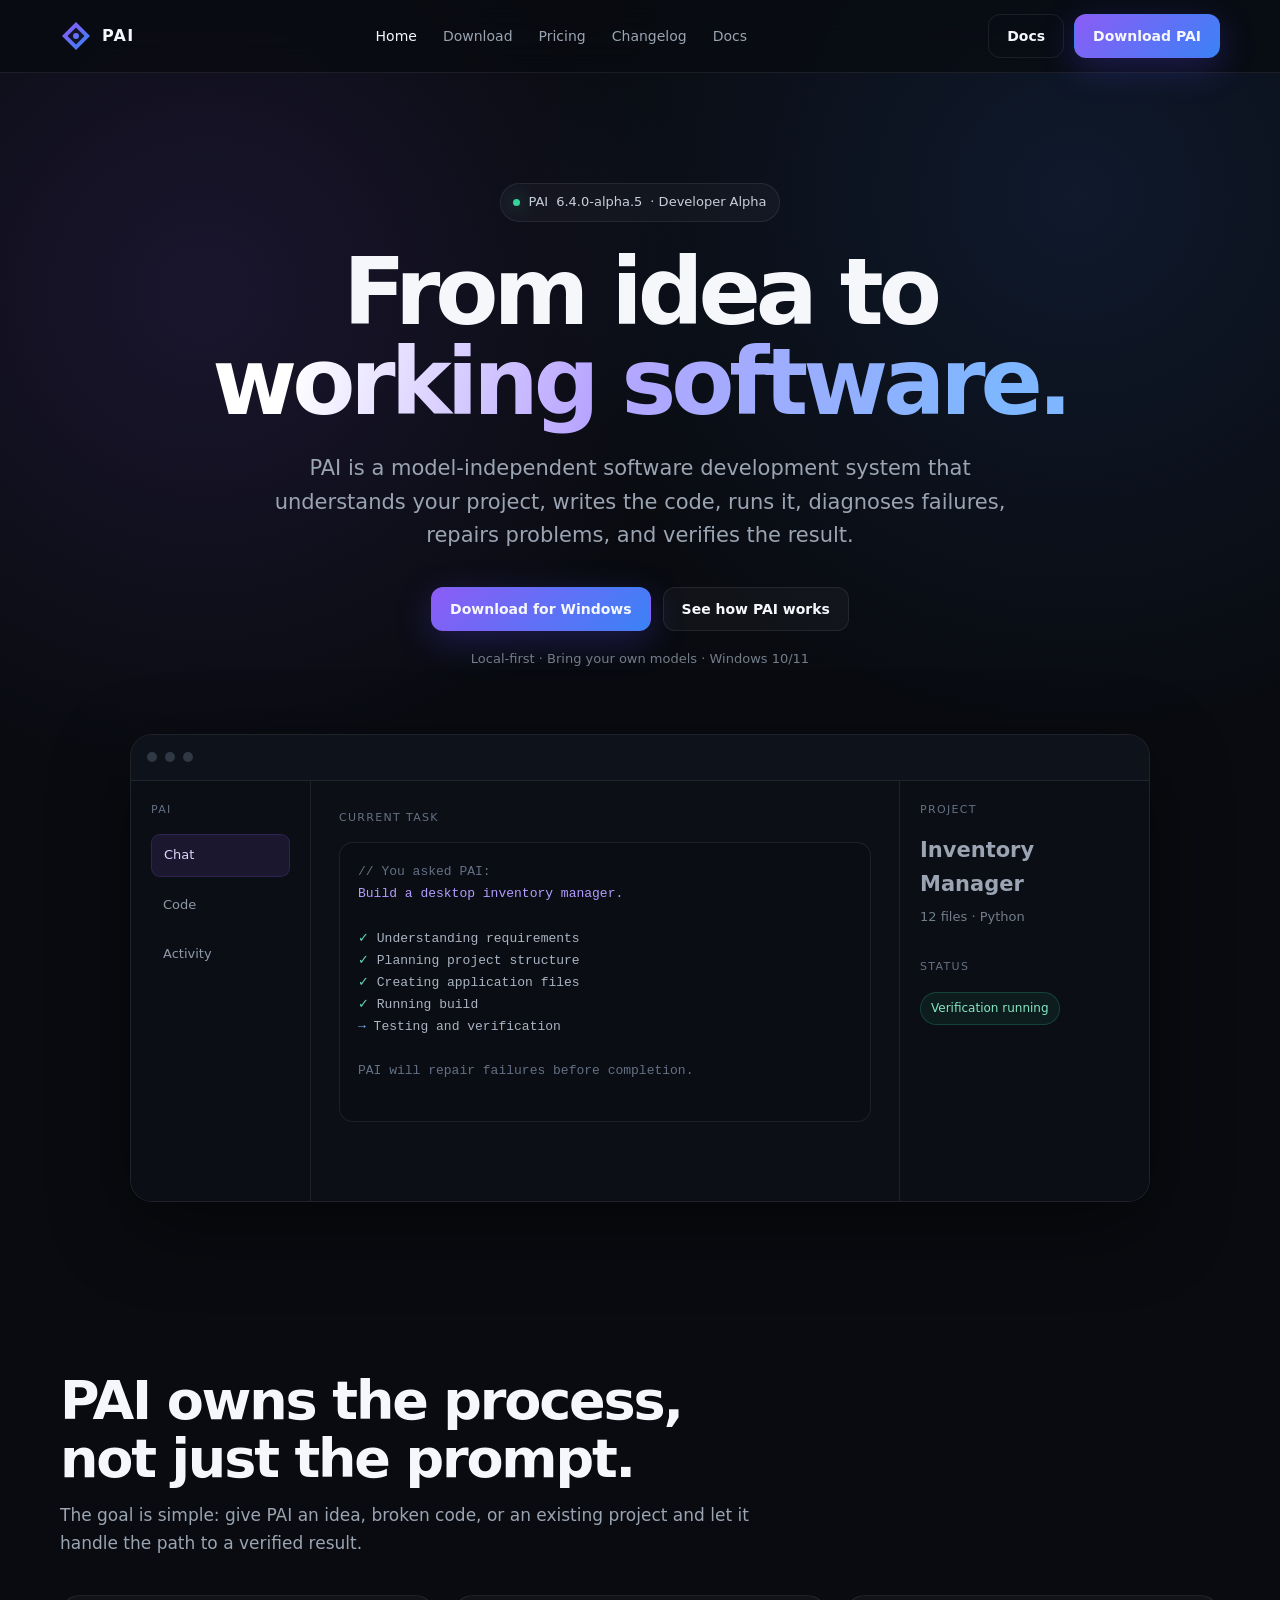
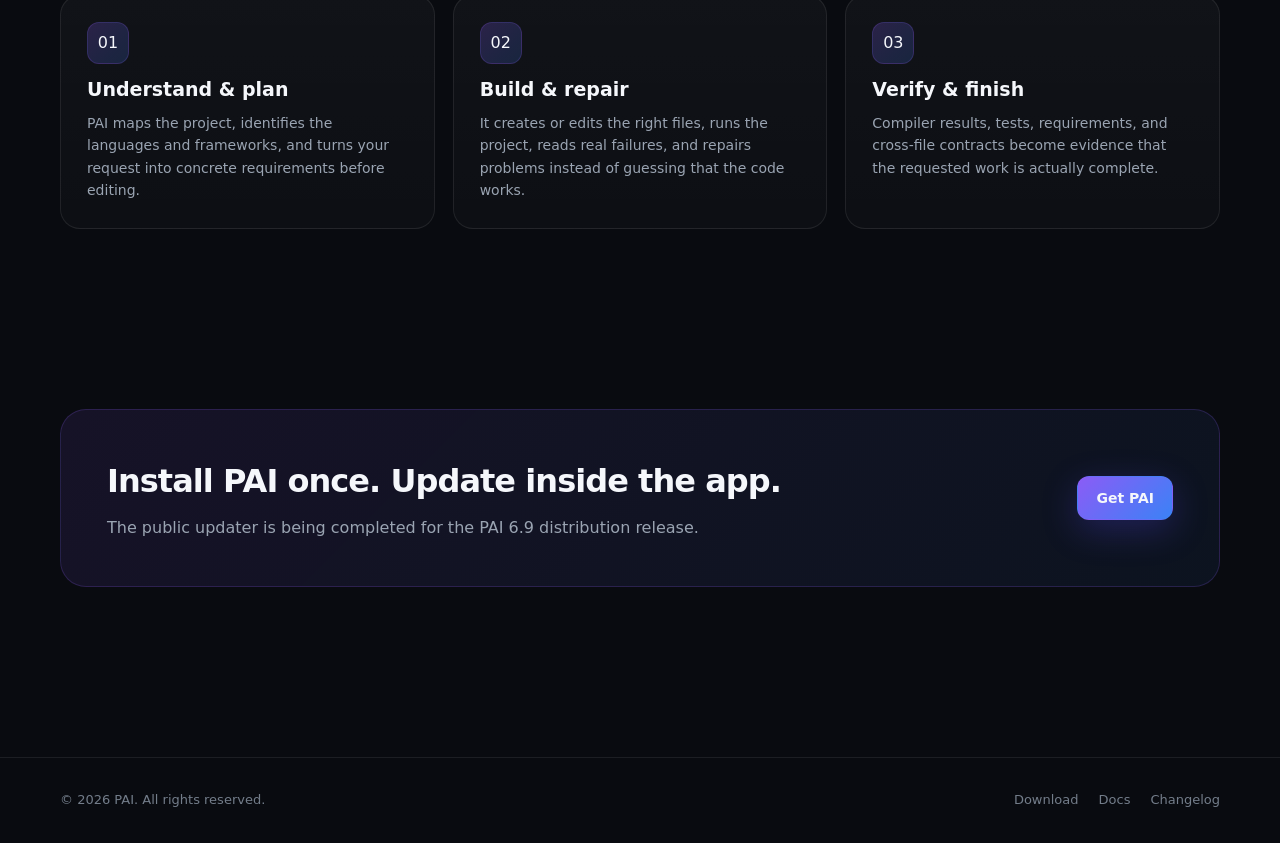
==== index.html @ 7e7980eb "PAI website A1" ====
<!doctype html><html lang="en"><head><meta charset="utf-8"><meta name="viewport" content="width=device-width,initial-scale=1"><meta name="theme-color" content="#090b10"><title>PAI — Build software from an idea</title><meta name="description" content="PAI is a local-first software development system that plans, builds, tests, repairs and verifies software."><link rel="icon" href="assets/img/pai-mark.svg"><link rel="stylesheet" href="assets/css/styles.css"></head><body>
<div class="nav-wrap"><div class="container nav"><a class="brand" href="index.html"><img src="assets/img/pai-mark.svg" alt=""><span>PAI</span></a><nav class="nav-links"><a class="active" href="index.html">Home</a><a href="download.html">Download</a><a href="pricing.html">Pricing</a><a href="changelog.html">Changelog</a><a href="docs.html">Docs</a></nav><div class="nav-actions"><a class="btn ghost" href="docs.html">Docs</a><a class="btn primary" href="download.html">Download PAI</a></div></div></div>
<main><section class="hero"><div class="container"><span class="eyebrow"><span class="dot"></span> PAI <span data-version></span> · Developer Alpha</span><h1>From idea to<br><span class="gradient">working software.</span></h1><p>PAI is a model-independent software development system that understands your project, writes the code, runs it, diagnoses failures, repairs problems, and verifies the result.</p><div class="hero-actions"><a class="btn primary" href="download.html">Download for Windows</a><a class="btn" href="docs.html">See how PAI works</a></div><div class="hero-meta">Local-first · Bring your own models · Windows 10/11</div>
<div class="mockup"><div class="mockup-top"><span class="window-dot"></span><span class="window-dot"></span><span class="window-dot"></span></div><div class="mockup-body"><aside class="mock-sidebar"><div class="mock-label">PAI</div><div class="mock-nav"><span class="active">Chat</span><span>Code</span><span>Activity</span></div></aside><div class="mock-main"><div class="mock-label">Current task</div><div class="code-card"><span class="dim">// You asked PAI:</span><br><span class="p">Build a desktop inventory manager.</span><br><br><span class="g">✓</span> Understanding requirements<br><span class="g">✓</span> Planning project structure<br><span class="g">✓</span> Creating application files<br><span class="g">✓</span> Running build<br><span class="b">→</span> Testing and verification<br><br><span class="dim">PAI will repair failures before completion.</span></div></div><aside class="mock-right"><div class="mock-label">Project</div><p style="margin:0 0 6px;font-weight:700">Inventory Manager</p><p style="color:#727d8c;font-size:13px;margin-top:0">12 files · Python</p><div class="mock-label" style="margin-top:30px">Status</div><span class="badge">Verification running</span></aside></div></div>
</div></section>
<section class="section"><div class="container"><div class="section-head"><h2>PAI owns the process, not just the prompt.</h2><p>The goal is simple: give PAI an idea, broken code, or an existing project and let it handle the path to a verified result.</p></div><div class="grid-3"><div class="card"><div class="icon">01</div><h3>Understand & plan</h3><p>PAI maps the project, identifies the languages and frameworks, and turns your request into concrete requirements before editing.</p></div><div class="card"><div class="icon">02</div><h3>Build & repair</h3><p>It creates or edits the right files, runs the project, reads real failures, and repairs problems instead of guessing that the code works.</p></div><div class="card"><div class="icon">03</div><h3>Verify & finish</h3><p>Compiler results, tests, requirements, and cross-file contracts become evidence that the requested work is actually complete.</p></div></div></div></section>
<section class="section"><div class="container"><div class="cta"><div><h2>Install PAI once. Update inside the app.</h2><p>The public updater is being completed for the PAI 6.9 distribution release.</p></div><a class="btn primary" href="download.html">Get PAI</a></div></div></section></main>
<footer><div class="container footer"><span>© <span data-year></span> PAI. All rights reserved.</span><div class="footer-links"><a href="download.html">Download</a><a href="docs.html">Docs</a><a href="changelog.html">Changelog</a></div></div></footer><script src="assets/js/site.js"></script></body></html>
---- assets/css/styles.css ----
:root {
  --bg: #090b10;
  --bg-2: #0e1118;
  --panel: rgba(18, 22, 32, .82);
  --panel-solid: #121620;
  --text: #f5f7fb;
  --muted: #9aa4b2;
  --line: rgba(255,255,255,.08);
  --purple: #8b5cf6;
  --blue: #3b82f6;
  --green: #34d399;
  --shadow: 0 24px 80px rgba(0,0,0,.45);
  --radius: 20px;
}
* { box-sizing: border-box; }
html { scroll-behavior: smooth; }
body {
  margin: 0;
  font-family: Inter, ui-sans-serif, system-ui, -apple-system, BlinkMacSystemFont, "Segoe UI", sans-serif;
  color: var(--text);
  background:
    radial-gradient(circle at 16% 12%, rgba(139,92,246,.13), transparent 31rem),
    radial-gradient(circle at 84% 8%, rgba(59,130,246,.12), transparent 34rem),
    var(--bg);
  line-height: 1.6;
  min-height: 100vh;
}
a { color: inherit; text-decoration: none; }
.container { width: min(1160px, calc(100% - 40px)); margin: 0 auto; }
.nav-wrap {
  position: sticky; top: 0; z-index: 50;
  backdrop-filter: blur(16px);
  background: rgba(9,11,16,.76);
  border-bottom: 1px solid var(--line);
}
.nav { height: 72px; display: flex; align-items: center; justify-content: space-between; gap: 24px; }
.brand { display: inline-flex; align-items: center; gap: 10px; font-weight: 800; letter-spacing: .08em; }
.brand img { width: 32px; height: 32px; }
.nav-links { display: flex; align-items: center; gap: 26px; color: var(--muted); font-size: 14px; }
.nav-links a:hover, .nav-links a.active { color: var(--text); }
.nav-actions { display:flex; gap: 10px; align-items:center; }
.btn {
  display: inline-flex; align-items: center; justify-content: center; gap: 9px;
  min-height: 44px; padding: 0 18px; border-radius: 12px; border: 1px solid var(--line);
  background: rgba(255,255,255,.035); color: var(--text); font-weight: 700; font-size: 14px;
  transition: .2s ease; cursor: pointer;
}
.btn:hover { transform: translateY(-1px); border-color: rgba(139,92,246,.45); }
.btn.primary { background: linear-gradient(135deg, var(--purple), var(--blue)); border-color: transparent; box-shadow: 0 10px 35px rgba(93,76,255,.25); }
.btn.ghost { background: transparent; }
.hero { padding: 110px 0 80px; text-align:center; }
.eyebrow { display:inline-flex; gap:8px; align-items:center; padding:8px 12px; border:1px solid var(--line); background:rgba(255,255,255,.03); border-radius:999px; color:#c7cfda; font-size:13px; }
.dot { width:7px; height:7px; border-radius:50%; background:var(--green); box-shadow:0 0 20px rgba(52,211,153,.8); }
h1 { font-size: clamp(48px, 8vw, 92px); line-height:.98; letter-spacing:-.055em; margin:26px 0 24px; }
.gradient { background: linear-gradient(105deg, #fff 10%, #b8a5ff 45%, #7eb6ff 90%); -webkit-background-clip:text; background-clip:text; color:transparent; }
.hero p { width:min(760px,100%); margin:0 auto; color:var(--muted); font-size:clamp(17px,2vw,21px); }
.hero-actions { display:flex; justify-content:center; gap:12px; margin-top:34px; flex-wrap:wrap; }
.hero-meta { margin-top:18px; color:#737d8a; font-size:13px; }
.mockup { margin:64px auto 0; width:min(1020px,100%); border:1px solid var(--line); border-radius:22px; background:#0c0f16; box-shadow:var(--shadow); overflow:hidden; text-align:left; }
.mockup-top { height:46px; display:flex; align-items:center; gap:8px; padding:0 16px; border-bottom:1px solid var(--line); background:#0e121a; }
.window-dot { width:10px; height:10px; border-radius:50%; background:#303745; }
.mockup-body { display:grid; grid-template-columns: 180px 1fr 250px; min-height:420px; }
.mock-sidebar, .mock-right { padding:20px; background:#0b0e14; }
.mock-sidebar { border-right:1px solid var(--line); }
.mock-right { border-left:1px solid var(--line); }
.mock-main { padding:28px; }
.mock-label { color:#657083; font-size:11px; letter-spacing:.12em; text-transform:uppercase; margin-bottom:16px; }
.mock-nav { display:grid; gap:8px; }
.mock-nav span { padding:10px 12px; border-radius:9px; color:#8e98a8; font-size:13px; }
.mock-nav span.active { background:rgba(139,92,246,.12); color:#ddd5ff; border:1px solid rgba(139,92,246,.18); }
.code-card { padding:18px; background:#0a0d13; border:1px solid var(--line); border-radius:14px; font: 13px/1.7 ui-monospace,SFMono-Regular,Consolas,monospace; color:#aab4c3; min-height:280px; }
.code-card .p { color:#b39cff; } .code-card .b{color:#7bb5ff;} .code-card .g{color:#62d6ae;} .code-card .dim{color:#647084;}
.section { padding:90px 0; }
.section-head { max-width:720px; margin-bottom:38px; }
.section-head h2 { font-size:clamp(32px,5vw,54px); line-height:1.08; letter-spacing:-.04em; margin:0 0 14px; }
.section-head p { margin:0; color:var(--muted); font-size:17px; }
.grid-3 { display:grid; grid-template-columns:repeat(3,1fr); gap:18px; }
.card { padding:26px; border:1px solid var(--line); background:linear-gradient(180deg,rgba(255,255,255,.035),rgba(255,255,255,.018)); border-radius:var(--radius); }
.card h3 { margin:10px 0 8px; font-size:19px; }
.card p { color:var(--muted); margin:0; font-size:14px; }
.icon { width:42px; height:42px; border-radius:12px; background:linear-gradient(135deg,rgba(139,92,246,.22),rgba(59,130,246,.18)); display:grid; place-items:center; border:1px solid rgba(139,92,246,.2); }
.cta { padding:46px; border:1px solid rgba(139,92,246,.2); border-radius:26px; background:linear-gradient(135deg,rgba(139,92,246,.10),rgba(59,130,246,.07)); display:flex; justify-content:space-between; align-items:center; gap:26px; }
.cta h2 { margin:0 0 8px; font-size:32px; letter-spacing:-.03em; }
.cta p { margin:0; color:var(--muted); }
.page-hero { padding:80px 0 42px; }
.page-hero h1 { font-size:clamp(42px,7vw,72px); margin:0 0 18px; }
.page-hero p { color:var(--muted); max-width:700px; font-size:18px; }
.download-panel { display:grid; grid-template-columns:1.25fr .75fr; gap:18px; }
.release-box { padding:30px; border:1px solid var(--line); border-radius:22px; background:var(--panel); }
.release-row { display:flex; justify-content:space-between; gap:16px; padding:14px 0; border-bottom:1px solid var(--line); color:var(--muted); }
.release-row:last-child{border-bottom:0}.release-row strong{color:var(--text)}
.badge { display:inline-flex; padding:6px 10px; border-radius:999px; font-size:12px; border:1px solid rgba(52,211,153,.22); color:#85e7c3; background:rgba(52,211,153,.07); }
.pricing { display:grid; grid-template-columns:repeat(2, minmax(0, 430px)); justify-content:center; gap:20px; }
.price-card { padding:30px; border:1px solid var(--line); border-radius:22px; background:var(--panel); }
.price-card.featured { border-color:rgba(139,92,246,.45); box-shadow:0 0 60px rgba(139,92,246,.09); }
.price { font-size:48px; font-weight:850; letter-spacing:-.04em; margin:20px 0; }.price small{font-size:14px;color:var(--muted);font-weight:500;letter-spacing:0}
.checks { display:grid; gap:10px; margin:24px 0; color:#c5ccd7; font-size:14px; }.checks span::before{content:'✓';color:var(--green);margin-right:9px}
.changelog { display:grid; gap:16px; }.release { padding:26px; border:1px solid var(--line); border-radius:18px; background:rgba(255,255,255,.02); }.release h3{margin:6px 0 8px}.release time{font-size:12px;color:#717b89}.release ul{color:var(--muted);margin-bottom:0}
.docs-layout { display:grid; grid-template-columns:240px 1fr; gap:28px; }.docs-nav{position:sticky;top:95px;height:max-content;border:1px solid var(--line);border-radius:16px;padding:16px;background:rgba(255,255,255,.02)}.docs-nav a{display:block;padding:8px 10px;border-radius:8px;color:var(--muted);font-size:14px}.docs-nav a:hover{color:var(--text);background:rgba(255,255,255,.035)}.docs article{padding:0 0 24px}.docs h2{margin-top:0}.docs p,.docs li{color:var(--muted)}
code.inline { background:#111722; border:1px solid var(--line); border-radius:7px; padding:2px 6px; color:#d9e2ef; }
footer { border-top:1px solid var(--line); margin-top:80px; }.footer{display:flex;justify-content:space-between;gap:24px;padding:32px 0;color:#737d8a;font-size:13px}.footer-links{display:flex;gap:20px}
.mobile-menu { display:none; }
@media (max-width: 860px) {
  .nav-links { display:none; }
  .mockup-body { grid-template-columns:120px 1fr; }.mock-right{display:none}.grid-3{grid-template-columns:1fr}.download-panel{grid-template-columns:1fr}.pricing{grid-template-columns:1fr}.cta{align-items:flex-start;flex-direction:column}.docs-layout{grid-template-columns:1fr}.docs-nav{position:static}.footer{flex-direction:column}.hero{padding-top:78px}
}
@media (max-width: 560px) {
  .container{width:min(100% - 24px,1160px)}.nav{height:64px}.nav-actions .ghost{display:none}.mockup-body{grid-template-columns:1fr}.mock-sidebar{display:none}.cta{padding:30px}.hero-actions .btn{width:100%}.page-hero{padding-top:56px}
}
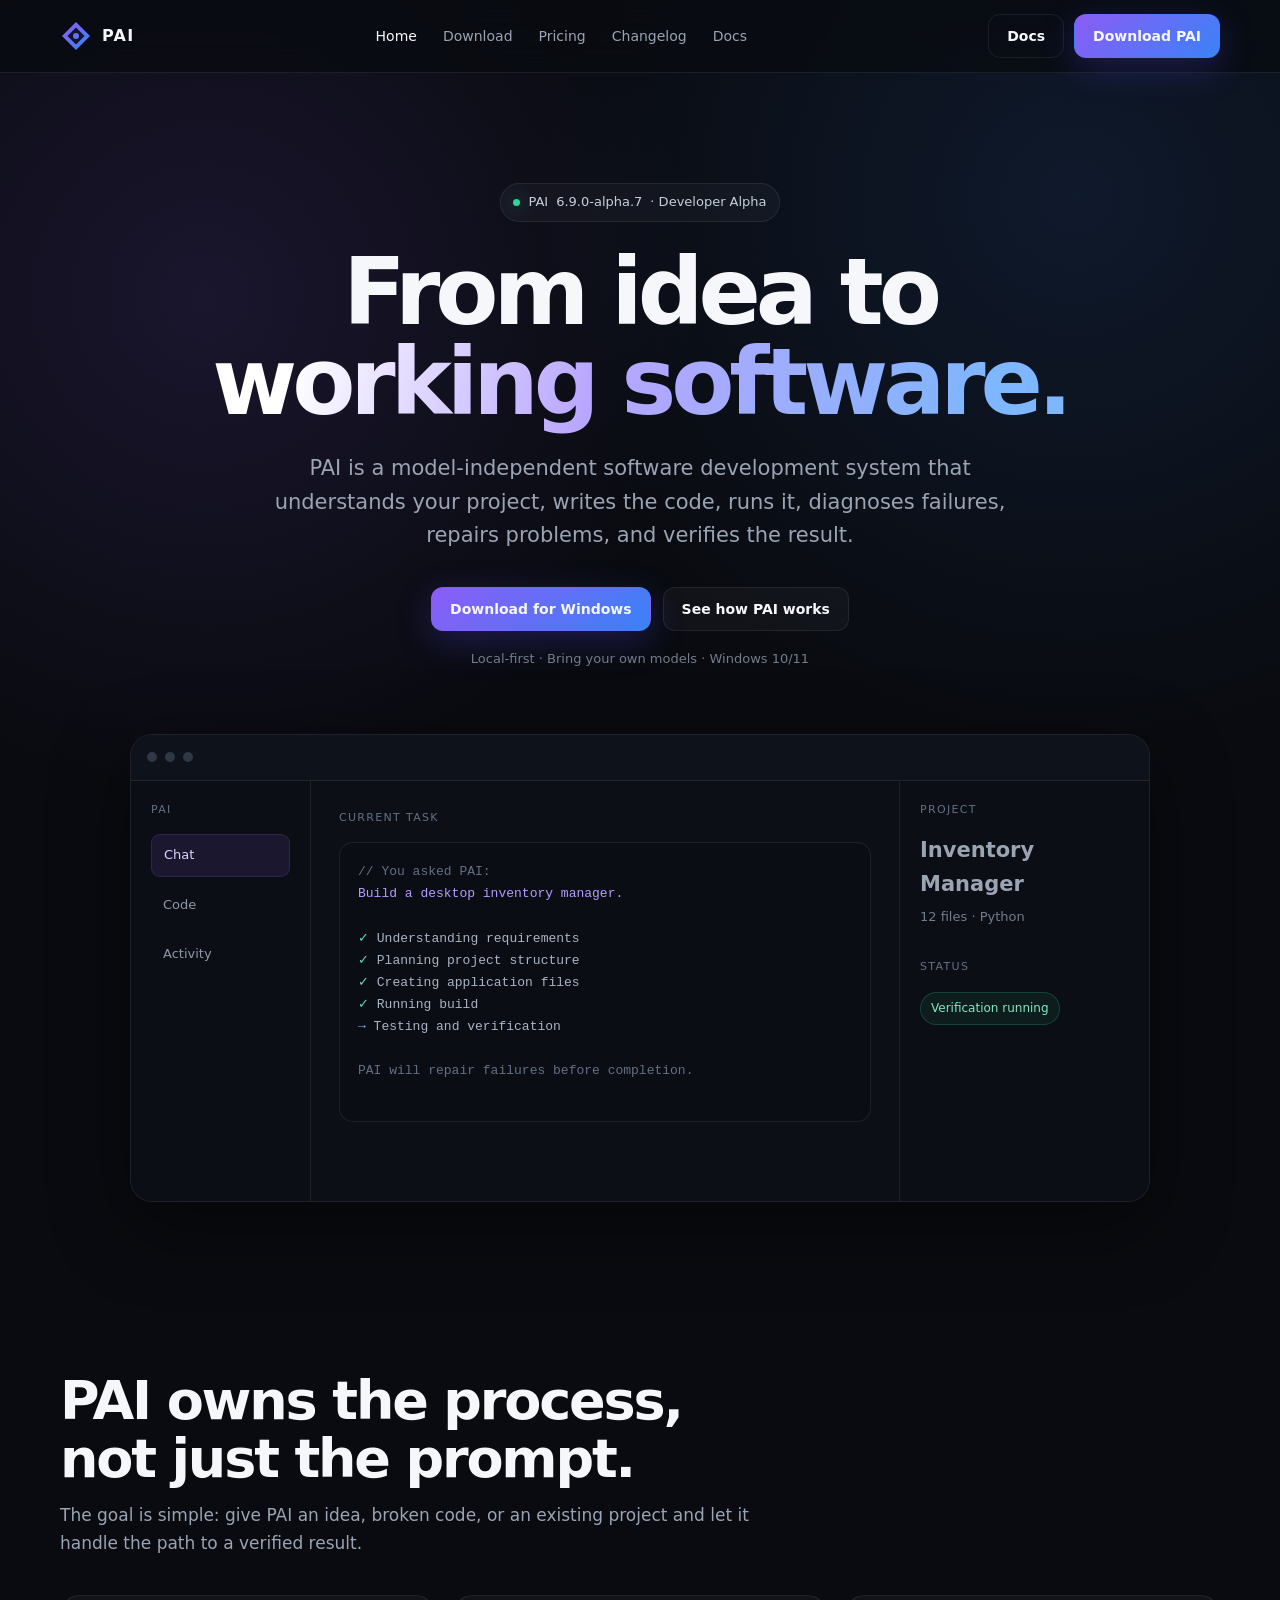
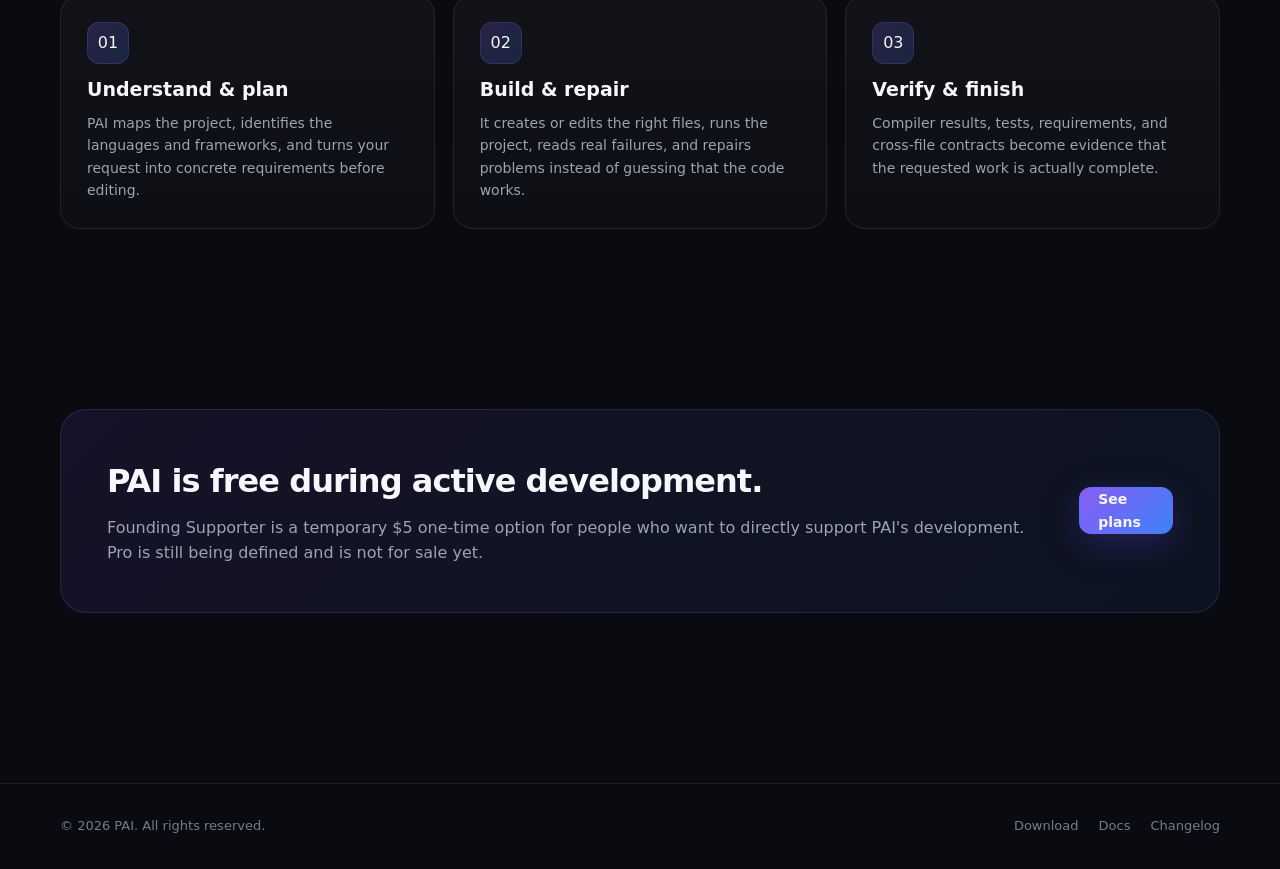
==== commit e7516e9d: "Add founding supporter messaging to home page" ====
--- a/index.html
+++ b/index.html
@@ -4,5 +4,5 @@
 <div class="mockup"><div class="mockup-top"><span class="window-dot"></span><span class="window-dot"></span><span class="window-dot"></span></div><div class="mockup-body"><aside class="mock-sidebar"><div class="mock-label">PAI</div><div class="mock-nav"><span class="active">Chat</span><span>Code</span><span>Activity</span></div></aside><div class="mock-main"><div class="mock-label">Current task</div><div class="code-card"><span class="dim">// You asked PAI:</span><br><span class="p">Build a desktop inventory manager.</span><br><br><span class="g">✓</span> Understanding requirements<br><span class="g">✓</span> Planning project structure<br><span class="g">✓</span> Creating application files<br><span class="g">✓</span> Running build<br><span class="b">→</span> Testing and verification<br><br><span class="dim">PAI will repair failures before completion.</span></div></div><aside class="mock-right"><div class="mock-label">Project</div><p style="margin:0 0 6px;font-weight:700">Inventory Manager</p><p style="color:#727d8c;font-size:13px;margin-top:0">12 files · Python</p><div class="mock-label" style="margin-top:30px">Status</div><span class="badge">Verification running</span></aside></div></div>
 </div></section>
 <section class="section"><div class="container"><div class="section-head"><h2>PAI owns the process, not just the prompt.</h2><p>The goal is simple: give PAI an idea, broken code, or an existing project and let it handle the path to a verified result.</p></div><div class="grid-3"><div class="card"><div class="icon">01</div><h3>Understand & plan</h3><p>PAI maps the project, identifies the languages and frameworks, and turns your request into concrete requirements before editing.</p></div><div class="card"><div class="icon">02</div><h3>Build & repair</h3><p>It creates or edits the right files, runs the project, reads real failures, and repairs problems instead of guessing that the code works.</p></div><div class="card"><div class="icon">03</div><h3>Verify & finish</h3><p>Compiler results, tests, requirements, and cross-file contracts become evidence that the requested work is actually complete.</p></div></div></div></section>
-<section class="section"><div class="container"><div class="cta"><div><h2>Install PAI once. Update inside the app.</h2><p>The public updater is being completed for the PAI 6.9 distribution release.</p></div><a class="btn primary" href="download.html">Get PAI</a></div></div></section></main>
+<section class="section"><div class="container"><div class="cta"><div><h2>PAI is free during active development.</h2><p>Founding Supporter is a temporary $5 one-time option for people who want to directly support PAI's development. Pro is still being defined and is not for sale yet.</p></div><a class="btn primary" href="pricing.html">See plans</a></div></div></section></main>
 <footer><div class="container footer"><span>© <span data-year></span> PAI. All rights reserved.</span><div class="footer-links"><a href="download.html">Download</a><a href="docs.html">Docs</a><a href="changelog.html">Changelog</a></div></div></footer><script src="assets/js/site.js"></script></body></html>
--- a/assets/css/styles.css
+++ b/assets/css/styles.css
@@ -107,3 +107,11 @@
 @media (max-width: 560px) {
   .container{width:min(100% - 24px,1160px)}.nav{height:64px}.nav-actions .ghost{display:none}.mockup-body{grid-template-columns:1fr}.mock-sidebar{display:none}.cta{padding:30px}.hero-actions .btn{width:100%}.page-hero{padding-top:56px}
 }
+
+.btn.disabled,[aria-disabled="true"]{opacity:.48;pointer-events:none;cursor:not-allowed;transform:none!important}.release-status{margin:18px 0 0;color:#8f9aaa;font-size:13px}.release-status[data-state="ready"]{color:#85e7c3}.release-status[data-state="warning"]{color:#f2c66d}.release-status[data-state="error"]{color:#f08b8b}
+
+.pricing.pricing-3{grid-template-columns:repeat(3,minmax(0,1fr));max-width:1160px;margin:0 auto}
+.support-note{max-width:860px;margin:0 auto 34px;padding:28px;border:1px solid rgba(139,92,246,.24);border-radius:22px;background:linear-gradient(135deg,rgba(139,92,246,.08),rgba(59,130,246,.05));text-align:center}
+.support-note h2{margin:14px 0 8px;font-size:30px;letter-spacing:-.03em}
+.support-note p{margin:0;color:var(--muted)}
+@media (max-width: 980px){.pricing.pricing-3{grid-template-columns:1fr}}
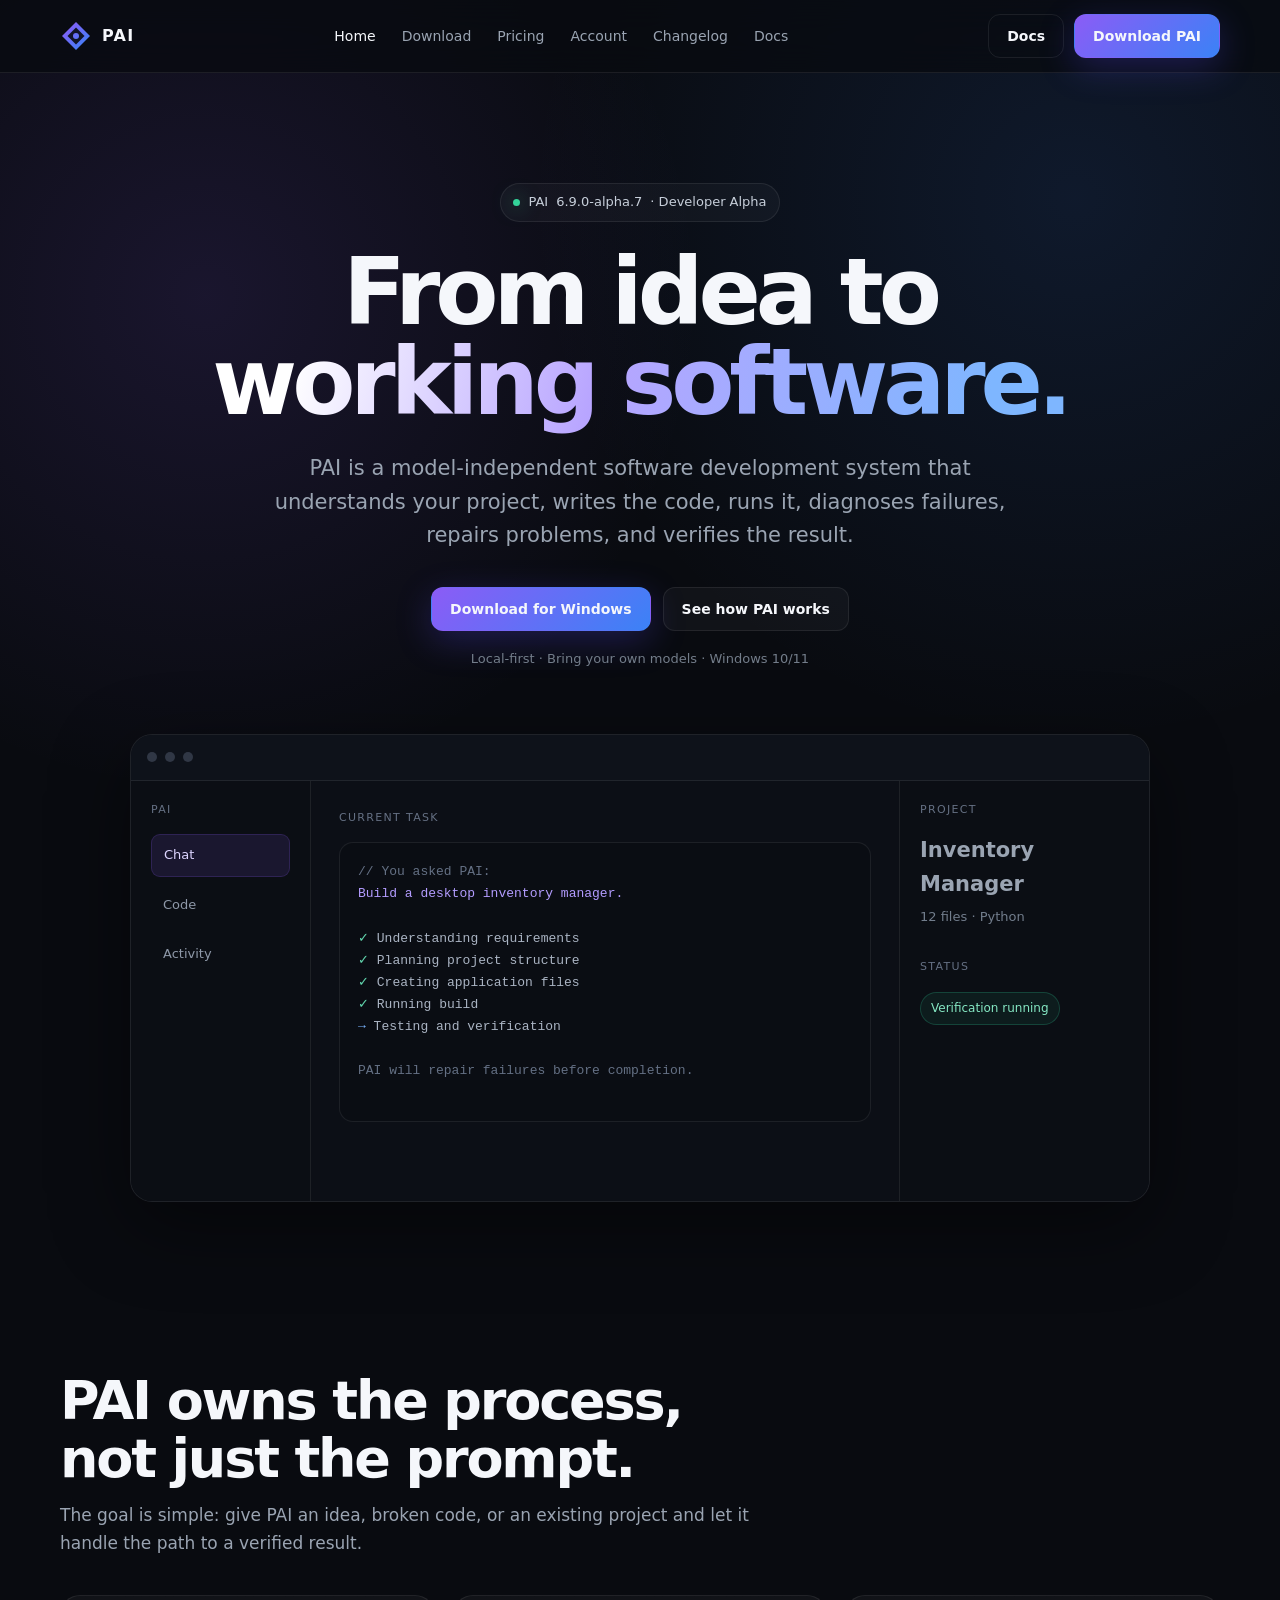
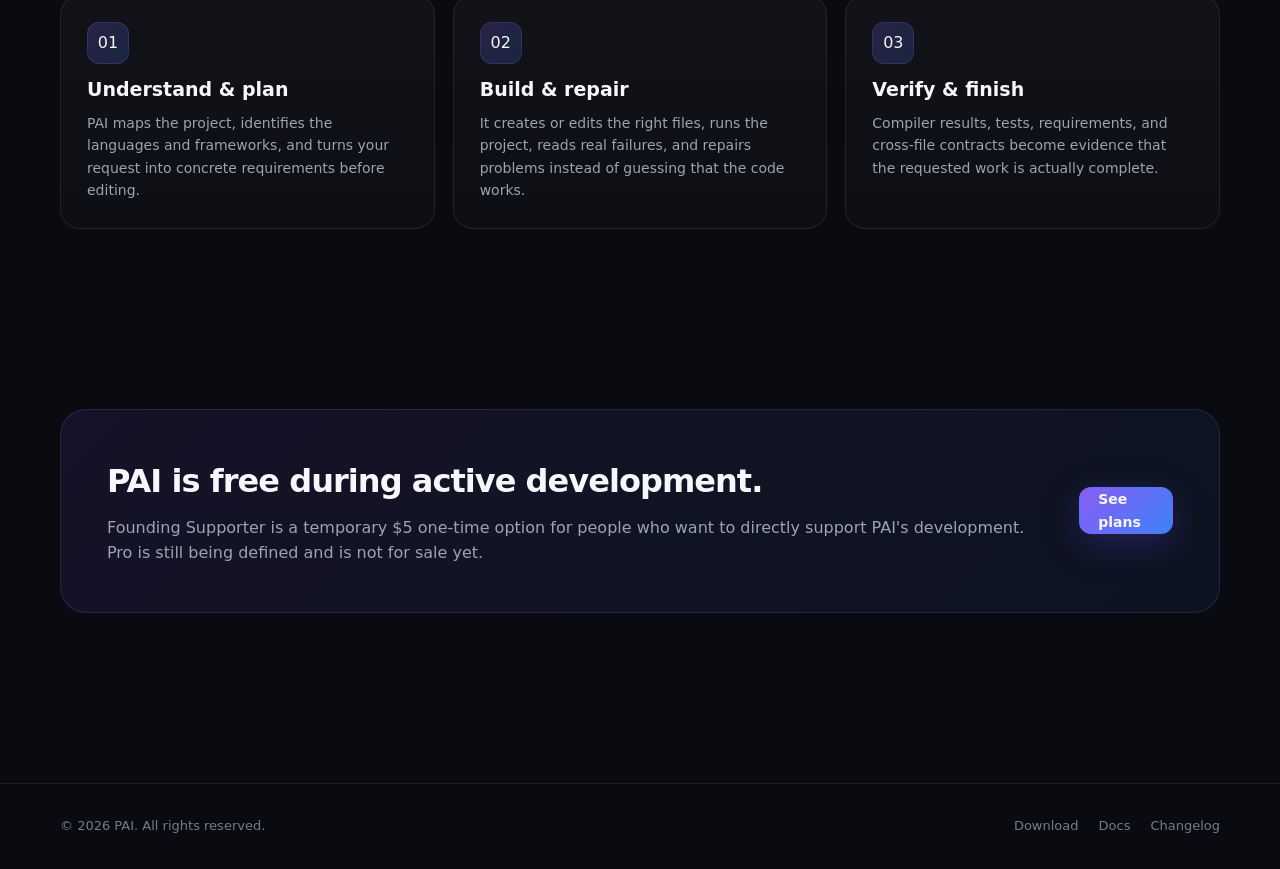
==== commit 022d9076: "Add account link to home navigation" ====
--- a/index.html
+++ b/index.html
@@ -1,5 +1,5 @@
 <!doctype html><html lang="en"><head><meta charset="utf-8"><meta name="viewport" content="width=device-width,initial-scale=1"><meta name="theme-color" content="#090b10"><title>PAI — Build software from an idea</title><meta name="description" content="PAI is a local-first software development system that plans, builds, tests, repairs and verifies software."><link rel="icon" href="assets/img/pai-mark.svg"><link rel="stylesheet" href="assets/css/styles.css"></head><body>
-<div class="nav-wrap"><div class="container nav"><a class="brand" href="index.html"><img src="assets/img/pai-mark.svg" alt=""><span>PAI</span></a><nav class="nav-links"><a class="active" href="index.html">Home</a><a href="download.html">Download</a><a href="pricing.html">Pricing</a><a href="changelog.html">Changelog</a><a href="docs.html">Docs</a></nav><div class="nav-actions"><a class="btn ghost" href="docs.html">Docs</a><a class="btn primary" href="download.html">Download PAI</a></div></div></div>
+<div class="nav-wrap"><div class="container nav"><a class="brand" href="index.html"><img src="assets/img/pai-mark.svg" alt=""><span>PAI</span></a><nav class="nav-links"><a class="active" href="index.html">Home</a><a href="download.html">Download</a><a href="pricing.html">Pricing</a><a href="account.html">Account</a><a href="changelog.html">Changelog</a><a href="docs.html">Docs</a></nav><div class="nav-actions"><a class="btn ghost" href="docs.html">Docs</a><a class="btn primary" href="download.html">Download PAI</a></div></div></div>
 <main><section class="hero"><div class="container"><span class="eyebrow"><span class="dot"></span> PAI <span data-version></span> · Developer Alpha</span><h1>From idea to<br><span class="gradient">working software.</span></h1><p>PAI is a model-independent software development system that understands your project, writes the code, runs it, diagnoses failures, repairs problems, and verifies the result.</p><div class="hero-actions"><a class="btn primary" href="download.html">Download for Windows</a><a class="btn" href="docs.html">See how PAI works</a></div><div class="hero-meta">Local-first · Bring your own models · Windows 10/11</div>
 <div class="mockup"><div class="mockup-top"><span class="window-dot"></span><span class="window-dot"></span><span class="window-dot"></span></div><div class="mockup-body"><aside class="mock-sidebar"><div class="mock-label">PAI</div><div class="mock-nav"><span class="active">Chat</span><span>Code</span><span>Activity</span></div></aside><div class="mock-main"><div class="mock-label">Current task</div><div class="code-card"><span class="dim">// You asked PAI:</span><br><span class="p">Build a desktop inventory manager.</span><br><br><span class="g">✓</span> Understanding requirements<br><span class="g">✓</span> Planning project structure<br><span class="g">✓</span> Creating application files<br><span class="g">✓</span> Running build<br><span class="b">→</span> Testing and verification<br><br><span class="dim">PAI will repair failures before completion.</span></div></div><aside class="mock-right"><div class="mock-label">Project</div><p style="margin:0 0 6px;font-weight:700">Inventory Manager</p><p style="color:#727d8c;font-size:13px;margin-top:0">12 files · Python</p><div class="mock-label" style="margin-top:30px">Status</div><span class="badge">Verification running</span></aside></div></div>
 </div></section>
--- a/assets/css/styles.css
+++ b/assets/css/styles.css
@@ -115,3 +115,12 @@
 .support-note h2{margin:14px 0 8px;font-size:30px;letter-spacing:-.03em}
 .support-note p{margin:0;color:var(--muted)}
 @media (max-width: 980px){.pricing.pricing-3{grid-template-columns:1fr}}
+
+.account-grid{display:grid;grid-template-columns:1fr 1fr;gap:20px;align-items:start}
+.account-tabs{display:flex;gap:10px;margin:18px 0}
+#auth-form{display:grid;gap:10px}
+#auth-form label{font-size:13px;color:#c5ccd7;font-weight:700}
+.account-input{width:100%;min-height:46px;border-radius:12px;border:1px solid var(--line);background:#0b0f16;color:var(--text);padding:0 14px;font:inherit;outline:none}
+.account-input:focus{border-color:rgba(139,92,246,.55);box-shadow:0 0 0 3px rgba(139,92,246,.08)}
+#founder-checkout,#signout{margin-top:12px}
+@media (max-width:860px){.account-grid{grid-template-columns:1fr}}
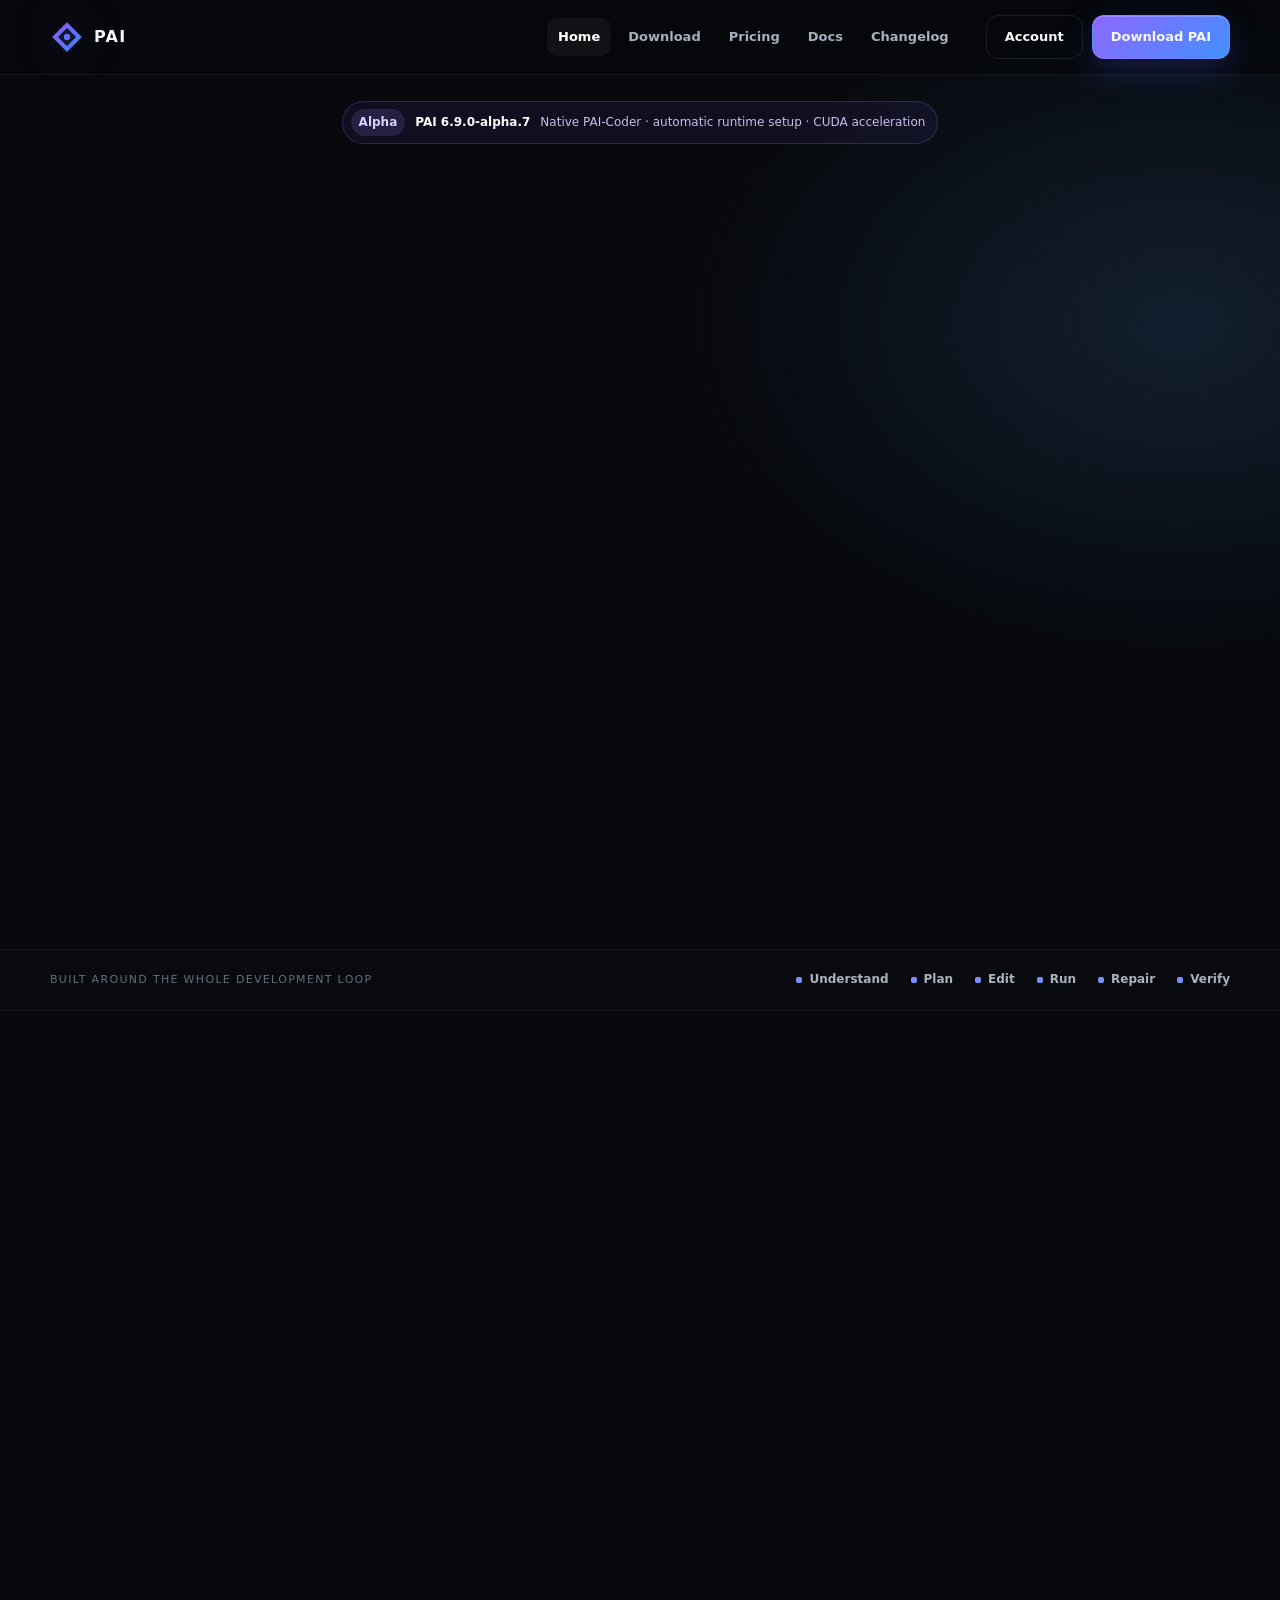
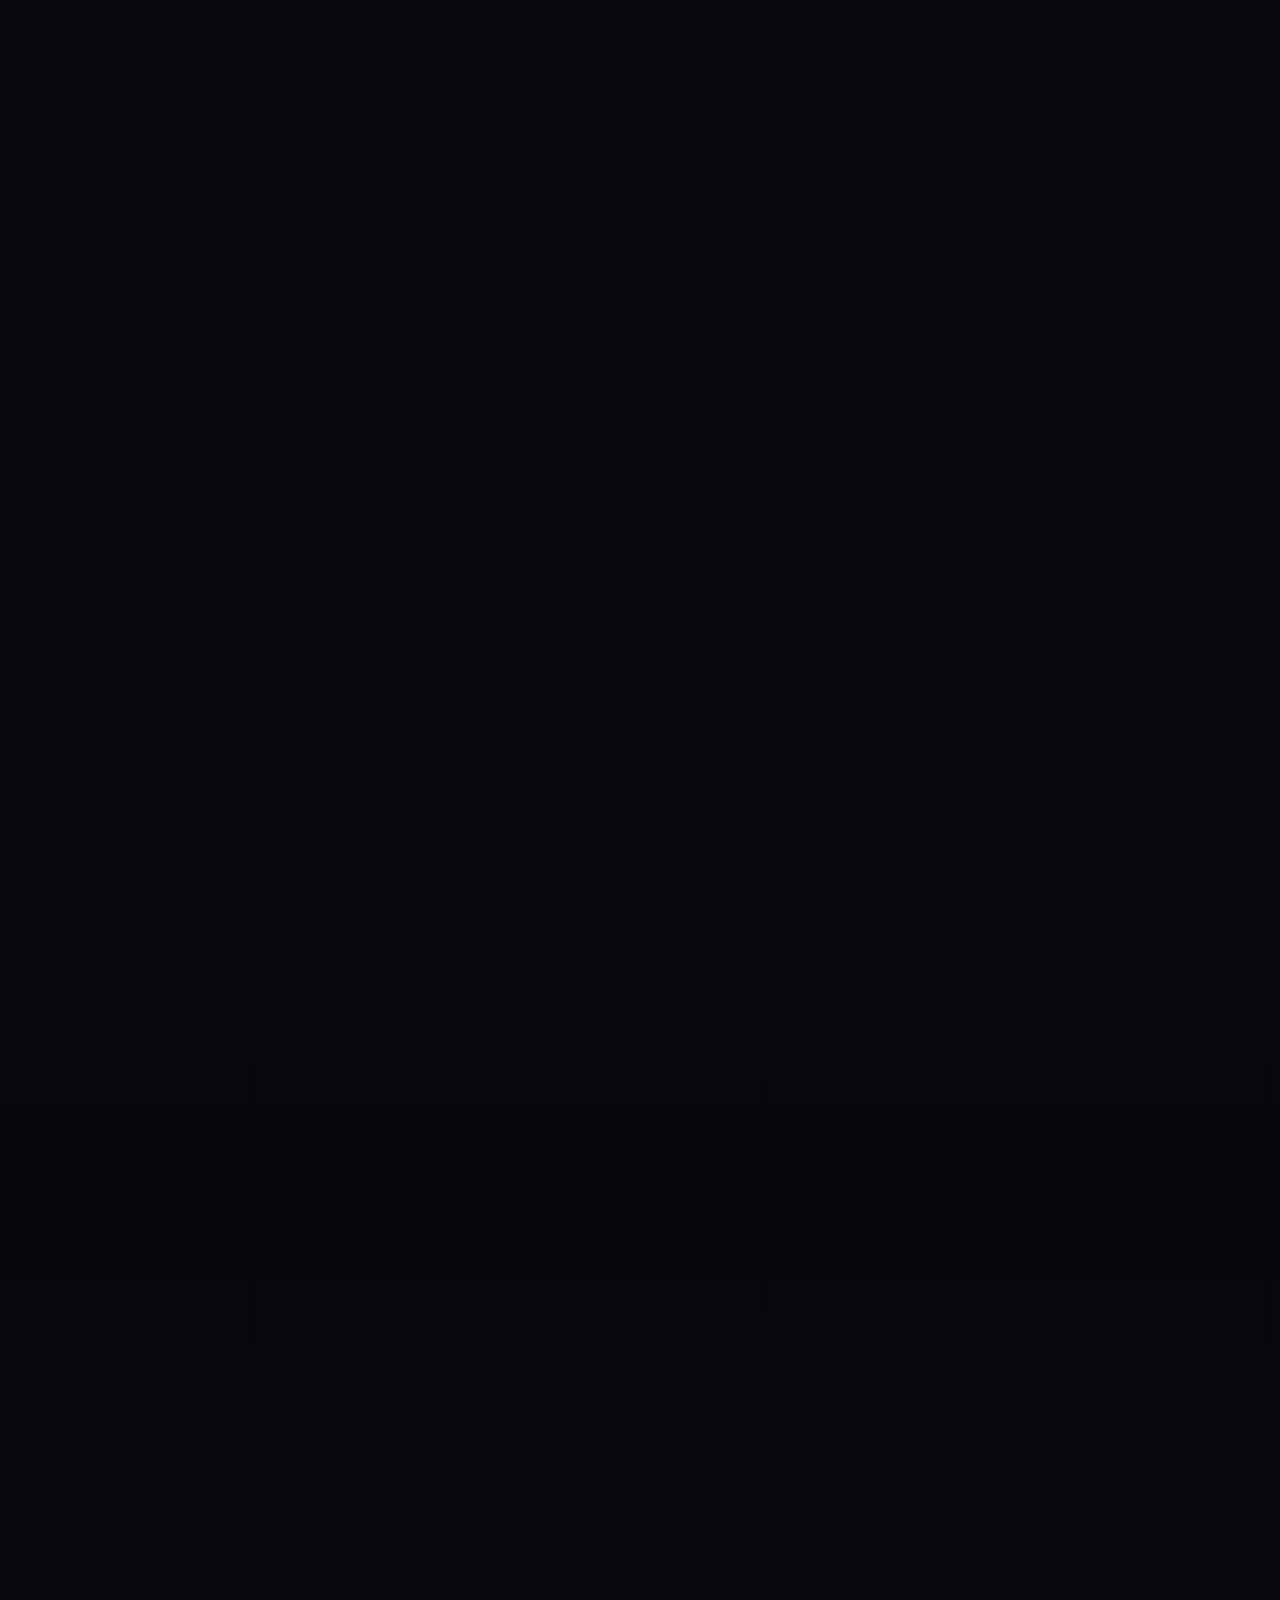
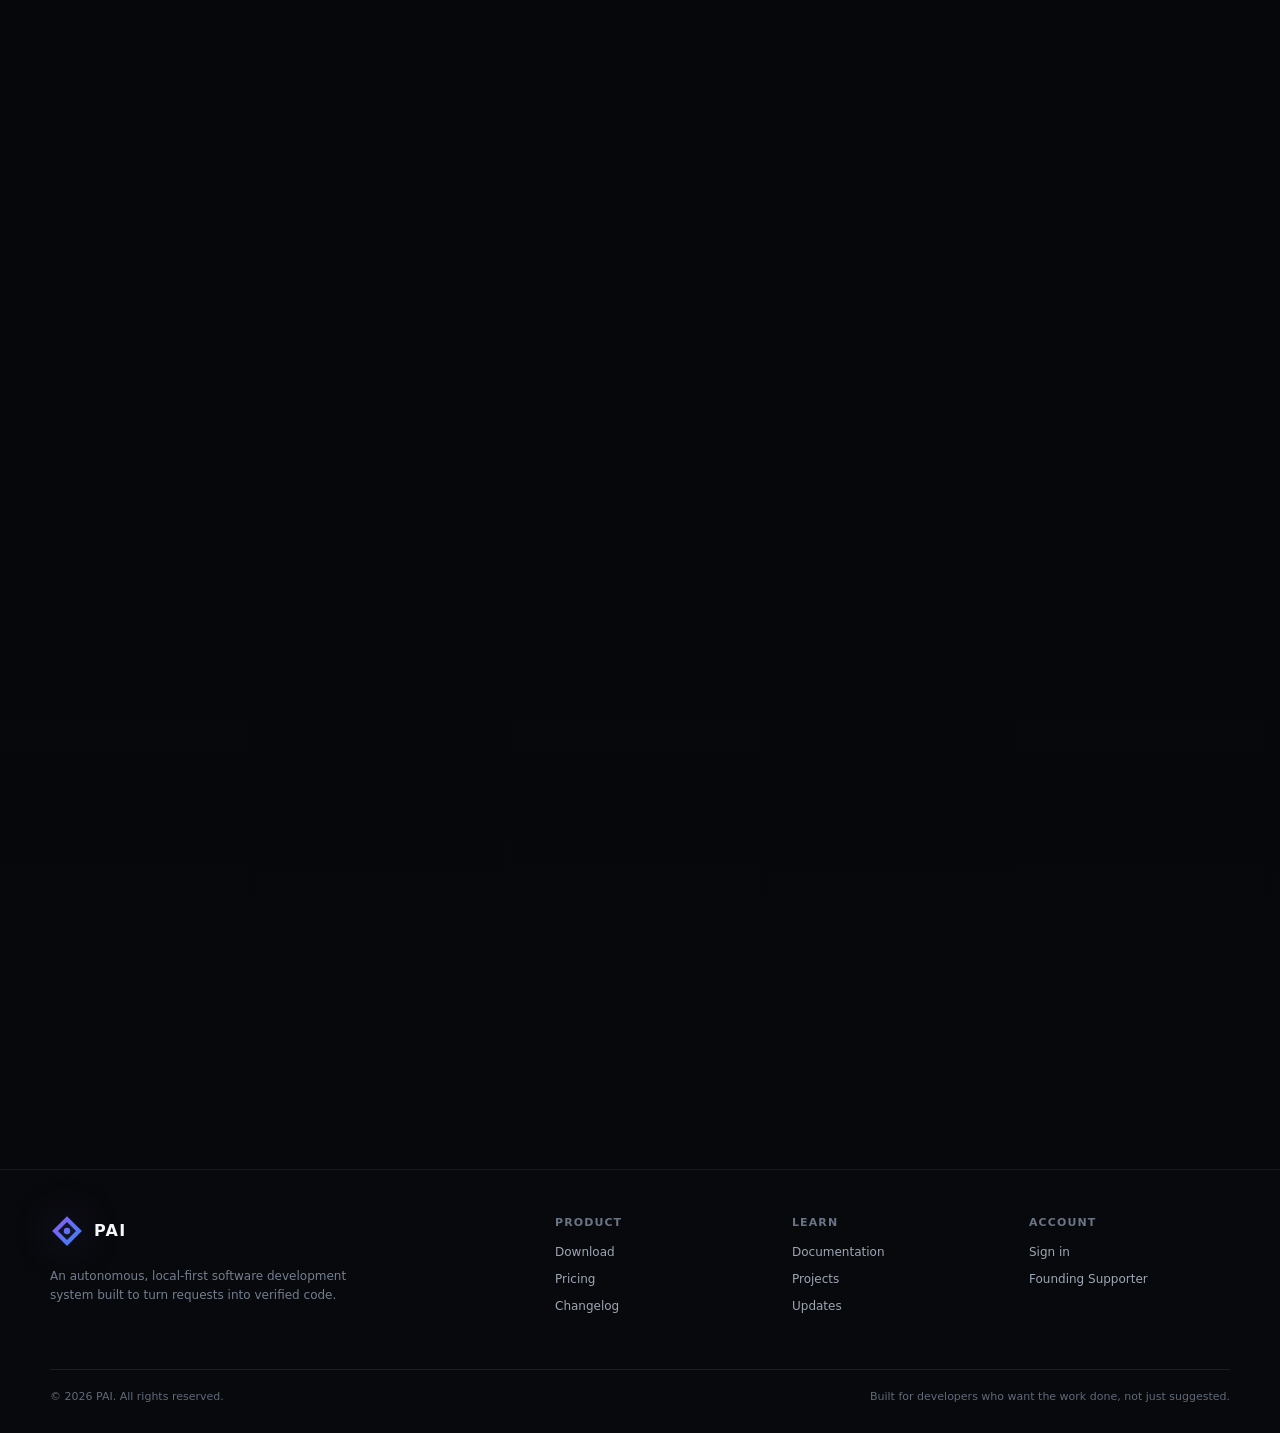
==== commit 7f241f06: "Redesign PAI homepage around autonomous development" ====
--- a/index.html
+++ b/index.html
@@ -1,8 +1,76 @@
-<!doctype html><html lang="en"><head><meta charset="utf-8"><meta name="viewport" content="width=device-width,initial-scale=1"><meta name="theme-color" content="#090b10"><title>PAI — Build software from an idea</title><meta name="description" content="PAI is a local-first software development system that plans, builds, tests, repairs and verifies software."><link rel="icon" href="assets/img/pai-mark.svg"><link rel="stylesheet" href="assets/css/styles.css"></head><body>
-<div class="nav-wrap"><div class="container nav"><a class="brand" href="index.html"><img src="assets/img/pai-mark.svg" alt=""><span>PAI</span></a><nav class="nav-links"><a class="active" href="index.html">Home</a><a href="download.html">Download</a><a href="pricing.html">Pricing</a><a href="account.html">Account</a><a href="changelog.html">Changelog</a><a href="docs.html">Docs</a></nav><div class="nav-actions"><a class="btn ghost" href="docs.html">Docs</a><a class="btn primary" href="download.html">Download PAI</a></div></div></div>
-<main><section class="hero"><div class="container"><span class="eyebrow"><span class="dot"></span> PAI <span data-version></span> · Developer Alpha</span><h1>From idea to<br><span class="gradient">working software.</span></h1><p>PAI is a model-independent software development system that understands your project, writes the code, runs it, diagnoses failures, repairs problems, and verifies the result.</p><div class="hero-actions"><a class="btn primary" href="download.html">Download for Windows</a><a class="btn" href="docs.html">See how PAI works</a></div><div class="hero-meta">Local-first · Bring your own models · Windows 10/11</div>
-<div class="mockup"><div class="mockup-top"><span class="window-dot"></span><span class="window-dot"></span><span class="window-dot"></span></div><div class="mockup-body"><aside class="mock-sidebar"><div class="mock-label">PAI</div><div class="mock-nav"><span class="active">Chat</span><span>Code</span><span>Activity</span></div></aside><div class="mock-main"><div class="mock-label">Current task</div><div class="code-card"><span class="dim">// You asked PAI:</span><br><span class="p">Build a desktop inventory manager.</span><br><br><span class="g">✓</span> Understanding requirements<br><span class="g">✓</span> Planning project structure<br><span class="g">✓</span> Creating application files<br><span class="g">✓</span> Running build<br><span class="b">→</span> Testing and verification<br><br><span class="dim">PAI will repair failures before completion.</span></div></div><aside class="mock-right"><div class="mock-label">Project</div><p style="margin:0 0 6px;font-weight:700">Inventory Manager</p><p style="color:#727d8c;font-size:13px;margin-top:0">12 files · Python</p><div class="mock-label" style="margin-top:30px">Status</div><span class="badge">Verification running</span></aside></div></div>
+<!doctype html><html lang="en" data-release-channel="developer"><head><meta charset="utf-8"><meta name="viewport" content="width=device-width,initial-scale=1"><meta name="theme-color" content="#06070a"><title>PAI — Autonomous software development</title><meta name="description" content="PAI is a local-first autonomous software development system that understands projects, writes code, tests, repairs failures, and verifies results."><link rel="icon" href="assets/img/pai-mark.svg"><link rel="stylesheet" href="assets/css/styles.css"></head><body>
+<div class="nav-wrap"><div class="container nav">
+<a class="brand" href="index.html"><img src="assets/img/pai-mark.svg" alt="PAI"><span>PAI</span></a>
+<nav class="nav-links" id="site-nav">
+<a class="active" href="index.html">Home</a>
+<a href="download.html">Download</a>
+<a href="pricing.html">Pricing</a>
+<a href="docs.html">Docs</a>
+<a href="changelog.html">Changelog</a>
+</nav>
+<div class="nav-actions"><a class="btn ghost" href="account.html">Account</a><a class="btn primary" href="download.html">Download PAI</a><button class="mobile-toggle" type="button" aria-label="Toggle navigation" aria-controls="site-nav" aria-expanded="false"><span></span><span></span><span></span></button></div>
+</div></div>
+<main>
+<div class="announcement"><span class="pill">Alpha</span><strong>PAI <span data-version>6.9</span></strong><span>Native PAI-Coder · automatic runtime setup · CUDA acceleration</span></div>
+<section class="hero"><div class="container hero-grid">
+<div class="hero-copy" data-reveal>
+<span class="kicker">Autonomous software development</span>
+<h1>Describe the goal.<br><span class="gradient-text">PAI builds the rest.</span></h1>
+<p>PAI is built to do more than generate snippets. It understands the project, plans the work, changes the right files, runs the software, diagnoses failures, repairs them, and verifies what it finished.</p>
+<div class="hero-actions"><a class="btn primary large" href="download.html">Download for Windows</a><a class="btn large" href="#how-it-works">See how it works</a></div>
+<div class="hero-meta"><span>Local-first</span><span>Native PAI-Coder</span><span>Windows 10/11</span><span>Active development</span></div>
+</div>
+<div class="product-stage" data-reveal>
+<div class="app-window">
+<div class="app-top"><div class="window-dots"><span class="window-dot"></span><span class="window-dot"></span><span class="window-dot"></span></div><div class="app-title">PAI · Workspace</div></div>
+<div class="app-body"><aside class="app-side"><div class="mini-brand">Workspace</div><div class="app-nav"><span class="active">Code</span><span>Chat</span><span>Logs</span><span>Settings</span></div></aside>
+<div class="app-main"><div class="task-header"><div><span class="kicker">Current task</span><h3>Upgrade the authentication system</h3></div><span class="status-chip">Working</span></div>
+<div class="prompt-box">“Add account sessions, protect entitlement writes, and verify the full login flow.”</div>
+<div class="progress-list">
+<div class="progress-row"><span class="progress-icon">✓</span><span>Mapped project contracts</span><small>done</small></div>
+<div class="progress-row"><span class="progress-icon">✓</span><span>Updated authentication flow</span><small>done</small></div>
+<div class="progress-row"><span class="progress-icon">✓</span><span>Protected server entitlements</span><small>done</small></div>
+<div class="progress-row active"><span class="progress-icon">→</span><span>Running verification</span><small>active</small></div>
+</div>
+<div class="verify-card"><strong>Verification gate</strong>PAI checks requirements, build output, tests, and cross-file behavior before marking work complete.</div>
+</div></div></div>
+<div class="float-card one"><strong>Project aware</strong>Reads the system before editing it.</div>
+<div class="float-card two"><strong>Repair loop</strong>Failures become evidence, not guesses.</div>
+</div>
 </div></section>
-<section class="section"><div class="container"><div class="section-head"><h2>PAI owns the process, not just the prompt.</h2><p>The goal is simple: give PAI an idea, broken code, or an existing project and let it handle the path to a verified result.</p></div><div class="grid-3"><div class="card"><div class="icon">01</div><h3>Understand & plan</h3><p>PAI maps the project, identifies the languages and frameworks, and turns your request into concrete requirements before editing.</p></div><div class="card"><div class="icon">02</div><h3>Build & repair</h3><p>It creates or edits the right files, runs the project, reads real failures, and repairs problems instead of guessing that the code works.</p></div><div class="card"><div class="icon">03</div><h3>Verify & finish</h3><p>Compiler results, tests, requirements, and cross-file contracts become evidence that the requested work is actually complete.</p></div></div></div></section>
-<section class="section"><div class="container"><div class="cta"><div><h2>PAI is free during active development.</h2><p>Founding Supporter is a temporary $5 one-time option for people who want to directly support PAI's development. Pro is still being defined and is not for sale yet.</p></div><a class="btn primary" href="pricing.html">See plans</a></div></div></section></main>
-<footer><div class="container footer"><span>© <span data-year></span> PAI. All rights reserved.</span><div class="footer-links"><a href="download.html">Download</a><a href="docs.html">Docs</a><a href="changelog.html">Changelog</a></div></div></footer><script src="assets/js/site.js"></script></body></html>
+
+<div class="logo-strip"><div class="container logo-strip-inner"><span class="logo-strip-label">Built around the whole development loop</span><div class="signal-list"><span>Understand</span><span>Plan</span><span>Edit</span><span>Run</span><span>Repair</span><span>Verify</span></div></div></div>
+
+<section class="section" id="how-it-works"><div class="container">
+<div class="section-head centered" data-reveal><span class="kicker">The difference</span><h2>AI that works on the project,<br>not beside it.</h2><p>The target is a coding system you can hand real work to—not a chat box that stops at “here’s some code.”</p></div>
+<div class="workflow-grid">
+<article class="workflow-card" data-step="01" data-reveal><div class="step-icon">01</div><h3>Understand before changing</h3><p>PAI maps the project, languages, frameworks, requirements, dependencies, and cross-file contracts before deciding what needs to move.</p></article>
+<article class="workflow-card" data-step="02" data-reveal><div class="step-icon">02</div><h3>Make the work real</h3><p>It creates and edits files, follows the project’s existing structure, and keeps the requested scope connected to actual implementation.</p></article>
+<article class="workflow-card" data-step="03" data-reveal><div class="step-icon">03</div><h3>Prove the result</h3><p>Builds, tests, deterministic checks, and repair passes give PAI evidence that the request is complete before it calls the task finished.</p></article>
+</div></div></section>
+
+<section class="section compact"><div class="container">
+<div class="section-head" data-reveal><span class="kicker">Built for serious work</span><h2>One system. The whole job.</h2><p>PAI combines project understanding, coding, verification, local model execution, and recovery into one desktop workflow.</p></div>
+<div class="bento">
+<article class="bento-card large" data-reveal><span class="feature-tag">Autonomous coding</span><h3>Give PAI a goal, not a file-by-file checklist.</h3><p>PAI is designed to determine which files matter, preserve surrounding behavior, make bounded changes, and keep moving until the work reaches a verified outcome.</p><div class="mini-terminal"><span class="dim">$ pai task run</span><br><span class="ok">✓</span> 18 files mapped<br><span class="ok">✓</span> 6 requirements compiled<br><span class="ok">✓</span> 4 files updated<br><span class="run">→</span> verification pass 2/3</div></article>
+<article class="bento-card medium" data-reveal><span class="feature-tag">Local-first runtime</span><h3>Your coding model can run on your machine.</h3><p>PAI-Coder ships as a native local runtime with CPU fallback and CUDA acceleration where supported, reducing setup friction and keeping local development local.</p><div class="metric-row"><div class="metric"><strong>Native</strong><span>runtime</span></div><div class="metric"><strong>CUDA</strong><span>acceleration</span></div><div class="metric"><strong>CPU</strong><span>fallback</span></div></div></article>
+<article class="bento-card half" data-reveal><span class="feature-tag">Verification</span><h3>“Looks right” is not a completion condition.</h3><p>PAI uses compiler output, tests, runtime evidence, requirement checks, and project contracts to decide whether a change can actually be accepted.</p></article>
+<article class="bento-card half" data-reveal><span class="feature-tag">Recovery</span><h3>Autonomy without careless destruction.</h3><p>Checkpointing, bounded repair, update rollback, preserved originals, and explicit outcome states are part of the architecture—not cleanup added later.</p></article>
+</div></div></section>
+
+<section class="section"><div class="container"><div class="architecture" data-reveal>
+<div><span class="kicker">PAI architecture</span><h2>The model is a worker.<br>PAI is the system.</h2><p>PAI is designed to stay model-independent. The application owns project understanding, planning, editing, execution, verification, recovery, and the user experience while coding models do the language work inside that system.</p><div class="hero-actions"><a class="btn" href="docs.html">Explore the architecture</a></div></div>
+<div class="stack"><div class="stack-row"><strong>Request + project context</strong><span class="state">understood</span></div><div class="stack-row"><strong>Requirements + plan</strong><span class="state">compiled</span></div><div class="stack-row"><strong>PAI-Coder / provider</strong><span>worker</span></div><div class="stack-row"><strong>Build + runtime evidence</strong><span class="state">verified</span></div><div class="stack-row"><strong>Outcome</strong><span class="state">edit · keep · advise</span></div></div>
+</div></div></section>
+
+<section class="section compact"><div class="container"><div class="release-banner" data-reveal><div><span class="kicker">Current developer release</span><h3>PAI <span data-version>6.9.0-alpha.7</span></h3><p data-release-notes>Native PAI-Coder, automatic first-run model/runtime setup, CUDA acceleration, neural voice, and desktop fixes.</p><p class="release-status" data-release-status>Checking current release…</p></div><a class="btn primary large" data-download href="download.html">Get PAI</a></div></div></section>
+
+<section class="section"><div class="container"><div class="cta" data-reveal><div><span class="kicker">Start building</span><h2>PAI is free during active development.</h2><p>Install the current developer alpha, put it on a real project, and see what happens when the AI is responsible for the development loop instead of a single answer.</p></div><div class="hero-actions"><a class="btn primary large" href="download.html">Download PAI</a><a class="btn large" href="pricing.html">View access</a></div></div></div></section>
+</main>
+<footer><div class="container footer">
+<div class="footer-brand"><a class="brand" href="index.html"><img src="assets/img/pai-mark.svg" alt="PAI"><span>PAI</span></a><p>An autonomous, local-first software development system built to turn requests into verified code.</p></div>
+<div class="footer-col"><h4>Product</h4><a href="download.html">Download</a><a href="pricing.html">Pricing</a><a href="changelog.html">Changelog</a></div>
+<div class="footer-col"><h4>Learn</h4><a href="docs.html">Documentation</a><a href="docs.html#projects">Projects</a><a href="docs.html#updates">Updates</a></div>
+<div class="footer-col"><h4>Account</h4><a href="account.html">Sign in</a><a href="pricing.html">Founding Supporter</a></div>
+</div><div class="container footer-bottom"><span>© <span data-year></span> PAI. All rights reserved.</span><span>Built for developers who want the work done, not just suggested.</span></div></footer>
+<script src="assets/js/site.js"></script></body></html>
--- a/assets/css/styles.css
+++ b/assets/css/styles.css
@@ -1,126 +1,249 @@
-:root {
-  --bg: #090b10;
-  --bg-2: #0e1118;
-  --panel: rgba(18, 22, 32, .82);
-  --panel-solid: #121620;
-  --text: #f5f7fb;
-  --muted: #9aa4b2;
-  --line: rgba(255,255,255,.08);
-  --purple: #8b5cf6;
-  --blue: #3b82f6;
-  --green: #34d399;
-  --shadow: 0 24px 80px rgba(0,0,0,.45);
-  --radius: 20px;
-}
-* { box-sizing: border-box; }
-html { scroll-behavior: smooth; }
-body {
-  margin: 0;
-  font-family: Inter, ui-sans-serif, system-ui, -apple-system, BlinkMacSystemFont, "Segoe UI", sans-serif;
-  color: var(--text);
+:root{
+  --bg:#06070a;
+  --bg-soft:#0b0d12;
+  --panel:rgba(15,18,25,.78);
+  --panel-strong:#10141c;
+  --panel-soft:rgba(255,255,255,.035);
+  --text:#f7f8fb;
+  --muted:#9ba4b4;
+  --muted-2:#6f7888;
+  --line:rgba(255,255,255,.085);
+  --line-strong:rgba(255,255,255,.14);
+  --purple:#9b7cff;
+  --purple-2:#7c5cff;
+  --blue:#55a3ff;
+  --cyan:#57d5ff;
+  --green:#58dfa9;
+  --amber:#f7c96f;
+  --danger:#f38b8b;
+  --shadow:0 32px 100px rgba(0,0,0,.5);
+  --shadow-soft:0 18px 60px rgba(0,0,0,.28);
+  --radius-xl:30px;
+  --radius-lg:22px;
+  --radius-md:16px;
+  --radius-sm:12px;
+}
+*{box-sizing:border-box}
+html{scroll-behavior:smooth}
+body{
+  margin:0;
+  min-height:100vh;
+  color:var(--text);
   background:
-    radial-gradient(circle at 16% 12%, rgba(139,92,246,.13), transparent 31rem),
-    radial-gradient(circle at 84% 8%, rgba(59,130,246,.12), transparent 34rem),
-    var(--bg);
-  line-height: 1.6;
-  min-height: 100vh;
-}
-a { color: inherit; text-decoration: none; }
-.container { width: min(1160px, calc(100% - 40px)); margin: 0 auto; }
-.nav-wrap {
-  position: sticky; top: 0; z-index: 50;
-  backdrop-filter: blur(16px);
-  background: rgba(9,11,16,.76);
-  border-bottom: 1px solid var(--line);
-}
-.nav { height: 72px; display: flex; align-items: center; justify-content: space-between; gap: 24px; }
-.brand { display: inline-flex; align-items: center; gap: 10px; font-weight: 800; letter-spacing: .08em; }
-.brand img { width: 32px; height: 32px; }
-.nav-links { display: flex; align-items: center; gap: 26px; color: var(--muted); font-size: 14px; }
-.nav-links a:hover, .nav-links a.active { color: var(--text); }
-.nav-actions { display:flex; gap: 10px; align-items:center; }
-.btn {
-  display: inline-flex; align-items: center; justify-content: center; gap: 9px;
-  min-height: 44px; padding: 0 18px; border-radius: 12px; border: 1px solid var(--line);
-  background: rgba(255,255,255,.035); color: var(--text); font-weight: 700; font-size: 14px;
-  transition: .2s ease; cursor: pointer;
-}
-.btn:hover { transform: translateY(-1px); border-color: rgba(139,92,246,.45); }
-.btn.primary { background: linear-gradient(135deg, var(--purple), var(--blue)); border-color: transparent; box-shadow: 0 10px 35px rgba(93,76,255,.25); }
-.btn.ghost { background: transparent; }
-.hero { padding: 110px 0 80px; text-align:center; }
-.eyebrow { display:inline-flex; gap:8px; align-items:center; padding:8px 12px; border:1px solid var(--line); background:rgba(255,255,255,.03); border-radius:999px; color:#c7cfda; font-size:13px; }
-.dot { width:7px; height:7px; border-radius:50%; background:var(--green); box-shadow:0 0 20px rgba(52,211,153,.8); }
-h1 { font-size: clamp(48px, 8vw, 92px); line-height:.98; letter-spacing:-.055em; margin:26px 0 24px; }
-.gradient { background: linear-gradient(105deg, #fff 10%, #b8a5ff 45%, #7eb6ff 90%); -webkit-background-clip:text; background-clip:text; color:transparent; }
-.hero p { width:min(760px,100%); margin:0 auto; color:var(--muted); font-size:clamp(17px,2vw,21px); }
-.hero-actions { display:flex; justify-content:center; gap:12px; margin-top:34px; flex-wrap:wrap; }
-.hero-meta { margin-top:18px; color:#737d8a; font-size:13px; }
-.mockup { margin:64px auto 0; width:min(1020px,100%); border:1px solid var(--line); border-radius:22px; background:#0c0f16; box-shadow:var(--shadow); overflow:hidden; text-align:left; }
-.mockup-top { height:46px; display:flex; align-items:center; gap:8px; padding:0 16px; border-bottom:1px solid var(--line); background:#0e121a; }
-.window-dot { width:10px; height:10px; border-radius:50%; background:#303745; }
-.mockup-body { display:grid; grid-template-columns: 180px 1fr 250px; min-height:420px; }
-.mock-sidebar, .mock-right { padding:20px; background:#0b0e14; }
-.mock-sidebar { border-right:1px solid var(--line); }
-.mock-right { border-left:1px solid var(--line); }
-.mock-main { padding:28px; }
-.mock-label { color:#657083; font-size:11px; letter-spacing:.12em; text-transform:uppercase; margin-bottom:16px; }
-.mock-nav { display:grid; gap:8px; }
-.mock-nav span { padding:10px 12px; border-radius:9px; color:#8e98a8; font-size:13px; }
-.mock-nav span.active { background:rgba(139,92,246,.12); color:#ddd5ff; border:1px solid rgba(139,92,246,.18); }
-.code-card { padding:18px; background:#0a0d13; border:1px solid var(--line); border-radius:14px; font: 13px/1.7 ui-monospace,SFMono-Regular,Consolas,monospace; color:#aab4c3; min-height:280px; }
-.code-card .p { color:#b39cff; } .code-card .b{color:#7bb5ff;} .code-card .g{color:#62d6ae;} .code-card .dim{color:#647084;}
-.section { padding:90px 0; }
-.section-head { max-width:720px; margin-bottom:38px; }
-.section-head h2 { font-size:clamp(32px,5vw,54px); line-height:1.08; letter-spacing:-.04em; margin:0 0 14px; }
-.section-head p { margin:0; color:var(--muted); font-size:17px; }
-.grid-3 { display:grid; grid-template-columns:repeat(3,1fr); gap:18px; }
-.card { padding:26px; border:1px solid var(--line); background:linear-gradient(180deg,rgba(255,255,255,.035),rgba(255,255,255,.018)); border-radius:var(--radius); }
-.card h3 { margin:10px 0 8px; font-size:19px; }
-.card p { color:var(--muted); margin:0; font-size:14px; }
-.icon { width:42px; height:42px; border-radius:12px; background:linear-gradient(135deg,rgba(139,92,246,.22),rgba(59,130,246,.18)); display:grid; place-items:center; border:1px solid rgba(139,92,246,.2); }
-.cta { padding:46px; border:1px solid rgba(139,92,246,.2); border-radius:26px; background:linear-gradient(135deg,rgba(139,92,246,.10),rgba(59,130,246,.07)); display:flex; justify-content:space-between; align-items:center; gap:26px; }
-.cta h2 { margin:0 0 8px; font-size:32px; letter-spacing:-.03em; }
-.cta p { margin:0; color:var(--muted); }
-.page-hero { padding:80px 0 42px; }
-.page-hero h1 { font-size:clamp(42px,7vw,72px); margin:0 0 18px; }
-.page-hero p { color:var(--muted); max-width:700px; font-size:18px; }
-.download-panel { display:grid; grid-template-columns:1.25fr .75fr; gap:18px; }
-.release-box { padding:30px; border:1px solid var(--line); border-radius:22px; background:var(--panel); }
-.release-row { display:flex; justify-content:space-between; gap:16px; padding:14px 0; border-bottom:1px solid var(--line); color:var(--muted); }
-.release-row:last-child{border-bottom:0}.release-row strong{color:var(--text)}
-.badge { display:inline-flex; padding:6px 10px; border-radius:999px; font-size:12px; border:1px solid rgba(52,211,153,.22); color:#85e7c3; background:rgba(52,211,153,.07); }
-.pricing { display:grid; grid-template-columns:repeat(2, minmax(0, 430px)); justify-content:center; gap:20px; }
-.price-card { padding:30px; border:1px solid var(--line); border-radius:22px; background:var(--panel); }
-.price-card.featured { border-color:rgba(139,92,246,.45); box-shadow:0 0 60px rgba(139,92,246,.09); }
-.price { font-size:48px; font-weight:850; letter-spacing:-.04em; margin:20px 0; }.price small{font-size:14px;color:var(--muted);font-weight:500;letter-spacing:0}
-.checks { display:grid; gap:10px; margin:24px 0; color:#c5ccd7; font-size:14px; }.checks span::before{content:'✓';color:var(--green);margin-right:9px}
-.changelog { display:grid; gap:16px; }.release { padding:26px; border:1px solid var(--line); border-radius:18px; background:rgba(255,255,255,.02); }.release h3{margin:6px 0 8px}.release time{font-size:12px;color:#717b89}.release ul{color:var(--muted);margin-bottom:0}
-.docs-layout { display:grid; grid-template-columns:240px 1fr; gap:28px; }.docs-nav{position:sticky;top:95px;height:max-content;border:1px solid var(--line);border-radius:16px;padding:16px;background:rgba(255,255,255,.02)}.docs-nav a{display:block;padding:8px 10px;border-radius:8px;color:var(--muted);font-size:14px}.docs-nav a:hover{color:var(--text);background:rgba(255,255,255,.035)}.docs article{padding:0 0 24px}.docs h2{margin-top:0}.docs p,.docs li{color:var(--muted)}
-code.inline { background:#111722; border:1px solid var(--line); border-radius:7px; padding:2px 6px; color:#d9e2ef; }
-footer { border-top:1px solid var(--line); margin-top:80px; }.footer{display:flex;justify-content:space-between;gap:24px;padding:32px 0;color:#737d8a;font-size:13px}.footer-links{display:flex;gap:20px}
-.mobile-menu { display:none; }
-@media (max-width: 860px) {
-  .nav-links { display:none; }
-  .mockup-body { grid-template-columns:120px 1fr; }.mock-right{display:none}.grid-3{grid-template-columns:1fr}.download-panel{grid-template-columns:1fr}.pricing{grid-template-columns:1fr}.cta{align-items:flex-start;flex-direction:column}.docs-layout{grid-template-columns:1fr}.docs-nav{position:static}.footer{flex-direction:column}.hero{padding-top:78px}
-}
-@media (max-width: 560px) {
-  .container{width:min(100% - 24px,1160px)}.nav{height:64px}.nav-actions .ghost{display:none}.mockup-body{grid-template-columns:1fr}.mock-sidebar{display:none}.cta{padding:30px}.hero-actions .btn{width:100%}.page-hero{padding-top:56px}
-}
-
-.btn.disabled,[aria-disabled="true"]{opacity:.48;pointer-events:none;cursor:not-allowed;transform:none!important}.release-status{margin:18px 0 0;color:#8f9aaa;font-size:13px}.release-status[data-state="ready"]{color:#85e7c3}.release-status[data-state="warning"]{color:#f2c66d}.release-status[data-state="error"]{color:#f08b8b}
-
-.pricing.pricing-3{grid-template-columns:repeat(3,minmax(0,1fr));max-width:1160px;margin:0 auto}
-.support-note{max-width:860px;margin:0 auto 34px;padding:28px;border:1px solid rgba(139,92,246,.24);border-radius:22px;background:linear-gradient(135deg,rgba(139,92,246,.08),rgba(59,130,246,.05));text-align:center}
-.support-note h2{margin:14px 0 8px;font-size:30px;letter-spacing:-.03em}
-.support-note p{margin:0;color:var(--muted)}
-@media (max-width: 980px){.pricing.pricing-3{grid-template-columns:1fr}}
-
-.account-grid{display:grid;grid-template-columns:1fr 1fr;gap:20px;align-items:start}
-.account-tabs{display:flex;gap:10px;margin:18px 0}
-#auth-form{display:grid;gap:10px}
-#auth-form label{font-size:13px;color:#c5ccd7;font-weight:700}
-.account-input{width:100%;min-height:46px;border-radius:12px;border:1px solid var(--line);background:#0b0f16;color:var(--text);padding:0 14px;font:inherit;outline:none}
-.account-input:focus{border-color:rgba(139,92,246,.55);box-shadow:0 0 0 3px rgba(139,92,246,.08)}
-#founder-checkout,#signout{margin-top:12px}
-@media (max-width:860px){.account-grid{grid-template-columns:1fr}}
+    radial-gradient(900px 560px at 10% -10%,rgba(124,92,255,.18),transparent 66%),
+    radial-gradient(760px 520px at 92% 7%,rgba(85,163,255,.14),transparent 64%),
+    linear-gradient(180deg,#07090d 0%,#06070a 60%,#07080b 100%);
+  font-family:Inter,ui-sans-serif,system-ui,-apple-system,BlinkMacSystemFont,"Segoe UI",sans-serif;
+  line-height:1.6;
+  overflow-x:hidden;
+}
+body::before{
+  content:"";
+  position:fixed;
+  inset:0;
+  pointer-events:none;
+  opacity:.22;
+  background-image:
+    linear-gradient(rgba(255,255,255,.025) 1px,transparent 1px),
+    linear-gradient(90deg,rgba(255,255,255,.025) 1px,transparent 1px);
+  background-size:48px 48px;
+  mask-image:linear-gradient(to bottom,black,transparent 70%);
+  z-index:-1;
+}
+a{color:inherit;text-decoration:none}
+button,input{font:inherit}
+img{max-width:100%}
+.container{width:min(1180px,calc(100% - 40px));margin:0 auto}
+.muted{color:var(--muted)}
+.center{text-align:center}
+.kicker{
+  display:inline-flex;align-items:center;gap:9px;
+  color:#cfd5df;font-size:12px;font-weight:800;letter-spacing:.12em;text-transform:uppercase;
+}
+.kicker::before{content:"";width:20px;height:1px;background:linear-gradient(90deg,var(--purple),var(--blue))}
+.gradient-text{
+  background:linear-gradient(105deg,#fff 12%,#c7b9ff 46%,#8ec9ff 88%);
+  -webkit-background-clip:text;background-clip:text;color:transparent;
+}
+.nav-wrap{
+  position:sticky;top:0;z-index:100;
+  border-bottom:1px solid rgba(255,255,255,.06);
+  background:rgba(6,7,10,.72);
+  backdrop-filter:blur(20px) saturate(135%);
+}
+.nav{height:74px;display:flex;align-items:center;gap:26px}
+.brand{display:inline-flex;align-items:center;gap:10px;font-weight:900;letter-spacing:.08em;margin-right:auto}
+.brand img{width:34px;height:34px;filter:drop-shadow(0 0 20px rgba(124,92,255,.25))}
+.nav-links{display:flex;align-items:center;gap:6px}
+.nav-links a{padding:9px 11px;border-radius:10px;color:#a8b0be;font-size:13px;font-weight:650}
+.nav-links a:hover,.nav-links a.active{color:#fff;background:rgba(255,255,255,.045)}
+.nav-actions{display:flex;align-items:center;gap:9px}
+.mobile-toggle{
+  display:none;width:42px;height:42px;border:1px solid var(--line);border-radius:12px;
+  background:rgba(255,255,255,.03);color:#fff;cursor:pointer;
+}
+.mobile-toggle span{display:block;width:18px;height:1px;background:#d7dce5;margin:4px auto}
+.btn{
+  display:inline-flex;align-items:center;justify-content:center;gap:9px;
+  min-height:44px;padding:0 18px;border-radius:12px;border:1px solid var(--line);
+  background:rgba(255,255,255,.035);color:var(--text);font-weight:760;font-size:13px;
+  transition:transform .2s ease,border-color .2s ease,background .2s ease,box-shadow .2s ease;
+  cursor:pointer;
+}
+.btn:hover{transform:translateY(-1px);border-color:rgba(155,124,255,.42);background:rgba(255,255,255,.055)}
+.btn.primary{
+  border-color:rgba(255,255,255,.08);
+  background:linear-gradient(135deg,#8d67ff,#438fff);
+  box-shadow:0 12px 34px rgba(77,98,255,.24),inset 0 1px 0 rgba(255,255,255,.18);
+}
+.btn.primary:hover{box-shadow:0 16px 42px rgba(77,98,255,.34)}
+.btn.ghost{background:transparent}
+.btn.large{min-height:50px;padding:0 22px;border-radius:14px;font-size:14px}
+.btn.disabled,.btn[aria-disabled="true"]{opacity:.46;pointer-events:none;cursor:not-allowed;transform:none}
+.announcement{
+  margin:26px auto 0;width:max-content;max-width:calc(100% - 32px);
+  display:flex;align-items:center;gap:10px;padding:7px 12px 7px 8px;
+  border:1px solid rgba(155,124,255,.22);border-radius:999px;background:rgba(124,92,255,.08);
+  color:#c9c0eb;font-size:12px;
+}
+.announcement strong{color:#fff}
+.announcement .pill{padding:4px 8px;border-radius:999px;background:rgba(155,124,255,.16);color:#d8d0ff;font-weight:800}
+.hero{padding:72px 0 72px;position:relative}
+.hero-grid{display:grid;grid-template-columns:minmax(0,1.05fr) minmax(460px,.95fr);gap:68px;align-items:center}
+.hero-copy h1{
+  font-size:clamp(54px,7vw,88px);line-height:.94;letter-spacing:-.06em;
+  margin:20px 0 24px;max-width:760px;
+}
+.hero-copy>p{max-width:690px;color:#a5aebe;font-size:clamp(17px,1.6vw,20px);line-height:1.7;margin:0}
+.hero-actions{display:flex;align-items:center;gap:12px;flex-wrap:wrap;margin-top:32px}
+.hero-meta{display:flex;gap:18px;flex-wrap:wrap;margin-top:22px;color:#778191;font-size:12px}
+.hero-meta span{display:flex;align-items:center;gap:7px}
+.hero-meta span::before{content:"";width:5px;height:5px;border-radius:50%;background:var(--green);box-shadow:0 0 13px rgba(88,223,169,.65)}
+.product-stage{position:relative;min-height:520px}
+.product-stage::before{
+  content:"";position:absolute;inset:8% 3% 4%;border-radius:50%;
+  background:radial-gradient(circle,rgba(124,92,255,.22),rgba(67,143,255,.08) 46%,transparent 72%);
+  filter:blur(34px);
+}
+.app-window{
+  position:relative;border:1px solid rgba(255,255,255,.105);border-radius:24px;
+  background:linear-gradient(180deg,rgba(17,21,29,.96),rgba(9,12,17,.96));
+  box-shadow:0 44px 110px rgba(0,0,0,.56),0 0 0 1px rgba(0,0,0,.25);
+  overflow:hidden;transform:perspective(1200px) rotateY(-4deg) rotateX(2deg);
+}
+.app-top{height:46px;display:flex;align-items:center;padding:0 14px;border-bottom:1px solid var(--line);background:#0f1218}
+.window-dots{display:flex;gap:6px}.window-dot{width:8px;height:8px;border-radius:50%;background:#343a46}
+.app-title{margin:auto;color:#687282;font-size:11px;letter-spacing:.08em}
+.app-body{display:grid;grid-template-columns:142px 1fr;min-height:405px}
+.app-side{border-right:1px solid var(--line);padding:16px;background:#0b0e13}
+.app-side .mini-brand{font-size:11px;color:#687282;text-transform:uppercase;letter-spacing:.12em;margin-bottom:14px}
+.app-nav{display:grid;gap:5px}.app-nav span{padding:8px 9px;border-radius:8px;color:#788291;font-size:11px}.app-nav span.active{color:#efeaff;background:rgba(124,92,255,.12);border:1px solid rgba(124,92,255,.13)}
+.app-main{padding:22px}
+.task-header{display:flex;align-items:flex-start;justify-content:space-between;gap:12px;margin-bottom:18px}
+.task-header h3{font-size:14px;margin:2px 0 0}.status-chip{font-size:10px;padding:5px 8px;border-radius:999px;color:#8de8c2;background:rgba(88,223,169,.08);border:1px solid rgba(88,223,169,.18)}
+.prompt-box{padding:14px 15px;border-radius:12px;background:#090c11;border:1px solid var(--line);font-size:12px;color:#dce1e8}
+.progress-list{display:grid;gap:10px;margin-top:17px}.progress-row{display:grid;grid-template-columns:20px 1fr auto;gap:8px;align-items:center;font-size:11px;color:#9da6b4}.progress-icon{width:18px;height:18px;border-radius:6px;display:grid;place-items:center;background:rgba(88,223,169,.08);color:var(--green);font-size:10px}.progress-row.active .progress-icon{background:rgba(85,163,255,.1);color:var(--blue)}.progress-row small{color:#616a78}
+.verify-card{margin-top:18px;padding:13px;border-radius:12px;border:1px solid rgba(155,124,255,.16);background:linear-gradient(135deg,rgba(124,92,255,.08),rgba(85,163,255,.04));font-size:11px;color:#9da6b4}.verify-card strong{display:block;color:#e9e6ff;margin-bottom:4px}
+.float-card{
+  position:absolute;z-index:3;padding:12px 14px;border:1px solid rgba(255,255,255,.11);border-radius:14px;
+  background:rgba(16,20,28,.9);backdrop-filter:blur(14px);box-shadow:var(--shadow-soft);
+  font-size:11px;color:#9ca6b4;
+}
+.float-card strong{display:block;color:#fff;font-size:12px;margin-bottom:2px}
+.float-card.one{left:-24px;bottom:36px}.float-card.two{right:-18px;top:48px}
+.logo-strip{padding:20px 0;border-top:1px solid rgba(255,255,255,.06);border-bottom:1px solid rgba(255,255,255,.06);background:rgba(255,255,255,.012)}
+.logo-strip-inner{display:flex;align-items:center;justify-content:space-between;gap:24px;flex-wrap:wrap}
+.logo-strip-label{color:#646e7d;font-size:11px;text-transform:uppercase;letter-spacing:.12em}
+.signal-list{display:flex;gap:22px;flex-wrap:wrap;color:#aab2bf;font-size:12px;font-weight:700}
+.signal-list span{display:flex;align-items:center;gap:7px}.signal-list span::before{content:"";width:6px;height:6px;border-radius:2px;background:linear-gradient(135deg,var(--purple),var(--blue))}
+.section{padding:100px 0}
+.section.compact{padding:72px 0}
+.section-head{max-width:760px;margin-bottom:42px}
+.section-head.centered{text-align:center;margin-left:auto;margin-right:auto}
+.section-head h2{font-size:clamp(36px,5vw,58px);line-height:1.04;letter-spacing:-.045em;margin:12px 0 16px}
+.section-head p{margin:0;color:var(--muted);font-size:17px}
+.workflow-grid{display:grid;grid-template-columns:repeat(3,1fr);gap:16px}
+.workflow-card{
+  position:relative;padding:28px;border:1px solid var(--line);border-radius:22px;
+  background:linear-gradient(180deg,rgba(255,255,255,.035),rgba(255,255,255,.012));overflow:hidden
+}
+.workflow-card::after{content:attr(data-step);position:absolute;right:18px;top:4px;color:rgba(255,255,255,.025);font-size:74px;font-weight:900;letter-spacing:-.08em}
+.workflow-card h3{font-size:20px;margin:18px 0 8px}.workflow-card p{color:var(--muted);font-size:14px;margin:0}.step-icon{width:40px;height:40px;border-radius:13px;display:grid;place-items:center;border:1px solid rgba(155,124,255,.18);background:rgba(124,92,255,.08);color:#d3c8ff;font-weight:900}
+.bento{display:grid;grid-template-columns:repeat(12,1fr);gap:16px}
+.bento-card{
+  min-height:240px;padding:26px;border:1px solid var(--line);border-radius:24px;
+  background:linear-gradient(180deg,rgba(255,255,255,.032),rgba(255,255,255,.012));position:relative;overflow:hidden
+}
+.bento-card.large{grid-column:span 7}.bento-card.medium{grid-column:span 5}.bento-card.half{grid-column:span 6}
+.bento-card::before{content:"";position:absolute;width:180px;height:180px;border-radius:50%;right:-70px;top:-70px;background:radial-gradient(circle,rgba(124,92,255,.12),transparent 70%)}
+.bento-card h3{font-size:22px;letter-spacing:-.02em;margin:16px 0 9px}.bento-card p{color:var(--muted);font-size:14px;max-width:560px;margin:0}
+.feature-tag{display:inline-flex;padding:6px 9px;border-radius:999px;border:1px solid var(--line);font-size:10px;color:#b3bdca;text-transform:uppercase;letter-spacing:.08em}
+.mini-terminal{margin-top:22px;padding:14px;border:1px solid var(--line);border-radius:14px;background:#090b10;font:11px/1.65 ui-monospace,SFMono-Regular,Consolas,monospace;color:#8691a0}
+.mini-terminal .ok{color:var(--green)}.mini-terminal .run{color:#86bdff}.mini-terminal .dim{color:#4f5865}
+.metric-row{display:grid;grid-template-columns:repeat(3,1fr);gap:10px;margin-top:24px}.metric{padding:14px;border-radius:14px;background:rgba(255,255,255,.025);border:1px solid var(--line)}.metric strong{display:block;font-size:19px}.metric span{color:#707b8b;font-size:10px}
+.architecture{
+  display:grid;grid-template-columns:.92fr 1.08fr;gap:44px;align-items:center;
+  padding:42px;border:1px solid var(--line);border-radius:30px;background:linear-gradient(135deg,rgba(124,92,255,.07),rgba(85,163,255,.035) 52%,rgba(255,255,255,.015));
+}
+.architecture h2{font-size:clamp(34px,4.3vw,52px);line-height:1.05;letter-spacing:-.045em;margin:12px 0 16px}.architecture p{color:var(--muted)}
+.stack{display:grid;gap:10px}.stack-row{display:flex;align-items:center;justify-content:space-between;gap:18px;padding:15px 16px;border:1px solid var(--line);border-radius:14px;background:rgba(7,9,13,.58)}.stack-row span{font-size:12px;color:#9ea8b6}.stack-row strong{font-size:12px}.stack-row .state{color:var(--green)}
+.release-banner{
+  display:grid;grid-template-columns:1fr auto;gap:28px;align-items:center;padding:30px 32px;
+  border:1px solid rgba(155,124,255,.2);border-radius:24px;background:linear-gradient(135deg,rgba(124,92,255,.09),rgba(85,163,255,.045));
+}
+.release-banner h3{font-size:26px;margin:7px 0 5px}.release-banner p{margin:0;color:var(--muted);font-size:14px}
+.release-status{margin:14px 0 0;color:#8f9aaa;font-size:12px}.release-status[data-state="ready"]{color:#85e7c3}.release-status[data-state="warning"]{color:#f2c66d}.release-status[data-state="error"]{color:#f08b8b}
+.cta{
+  position:relative;padding:52px;border:1px solid rgba(155,124,255,.22);border-radius:30px;
+  background:linear-gradient(135deg,rgba(124,92,255,.11),rgba(85,163,255,.06));overflow:hidden;
+  display:flex;justify-content:space-between;align-items:center;gap:30px
+}
+.cta::after{content:"";position:absolute;width:340px;height:340px;border-radius:50%;right:-160px;top:-180px;background:radial-gradient(circle,rgba(85,163,255,.16),transparent 68%)}
+.cta> *{position:relative;z-index:1}.cta h2{font-size:34px;letter-spacing:-.035em;margin:0 0 8px}.cta p{color:var(--muted);margin:0;max-width:720px}
+.page-hero{padding:84px 0 46px}.page-hero h1{font-size:clamp(46px,6vw,72px);line-height:1;letter-spacing:-.05em;margin:12px 0 18px}.page-hero p{color:var(--muted);max-width:760px;font-size:17px;margin:0}
+.page-hero.centered{text-align:center}.page-hero.centered p{margin-left:auto;margin-right:auto}
+.download-shell{display:grid;grid-template-columns:1.16fr .84fr;gap:18px}
+.release-box,.price-card,.card{
+  border:1px solid var(--line);border-radius:22px;background:linear-gradient(180deg,rgba(255,255,255,.034),rgba(255,255,255,.014));box-shadow:0 18px 70px rgba(0,0,0,.12)
+}
+.release-box{padding:30px}.release-box.hero-card{padding:36px}
+.release-box h2{font-size:36px;letter-spacing:-.035em;margin:14px 0 5px}
+.release-row{display:flex;justify-content:space-between;gap:18px;padding:14px 0;border-bottom:1px solid var(--line);color:var(--muted);font-size:13px}.release-row:last-child{border-bottom:0}.release-row strong{color:var(--text);text-align:right}
+.badge,.eyebrow{
+  display:inline-flex;align-items:center;gap:7px;padding:6px 10px;border-radius:999px;
+  font-size:11px;font-weight:800;letter-spacing:.035em;border:1px solid rgba(88,223,169,.2);color:#8de6c2;background:rgba(88,223,169,.06)
+}
+.eyebrow{border-color:var(--line);background:rgba(255,255,255,.025);color:#b7c0cc;text-transform:uppercase;letter-spacing:.09em}
+.dot{width:6px;height:6px;border-radius:50%;background:var(--green);box-shadow:0 0 16px rgba(88,223,169,.7)}
+.grid-3{display:grid;grid-template-columns:repeat(3,1fr);gap:16px}.card{padding:25px}.card h3{font-size:18px;margin:15px 0 7px}.card p{margin:0;color:var(--muted);font-size:13px}.icon{width:40px;height:40px;border-radius:12px;display:grid;place-items:center;border:1px solid rgba(155,124,255,.18);background:rgba(124,92,255,.07);font-weight:900;color:#d7ceff}
+.channel-grid{display:grid;grid-template-columns:repeat(3,1fr);gap:14px}.channel-card{padding:20px;border:1px solid var(--line);border-radius:18px;background:rgba(255,255,255,.02)}.channel-card h3{margin:10px 0 5px;font-size:17px}.channel-card p{margin:0;color:var(--muted);font-size:13px}
+.pricing{display:grid;grid-template-columns:repeat(3,minmax(0,1fr));gap:16px}
+.price-card{padding:30px;position:relative}.price-card.featured{border-color:rgba(155,124,255,.38);box-shadow:0 28px 90px rgba(89,69,180,.13)}.price-card.featured::before{content:"";position:absolute;inset:-1px;border-radius:22px;padding:1px;background:linear-gradient(135deg,rgba(155,124,255,.7),rgba(85,163,255,.25),transparent 70%);-webkit-mask:linear-gradient(#000 0 0) content-box,linear-gradient(#000 0 0);-webkit-mask-composite:xor;mask-composite:exclude;pointer-events:none}
+.price-card h2{font-size:25px;margin:14px 0 0}.price{font-size:46px;font-weight:900;letter-spacing:-.045em;margin:20px 0 10px}.price small{font-size:13px;color:var(--muted);font-weight:600;letter-spacing:0}
+.checks{display:grid;gap:10px;margin:24px 0;color:#c7ced8;font-size:13px}.checks span{display:flex;gap:9px;align-items:flex-start}.checks span::before{content:"✓";color:var(--green);font-weight:900}
+.support-note{max-width:900px;margin:0 auto 30px;padding:25px 28px;border:1px solid rgba(155,124,255,.19);border-radius:20px;background:rgba(124,92,255,.055);text-align:center}.support-note h2{font-size:26px;letter-spacing:-.03em;margin:12px 0 7px}.support-note p{margin:0;color:var(--muted)}
+.comparison{width:100%;border-collapse:collapse;border:1px solid var(--line);border-radius:20px;overflow:hidden;background:rgba(255,255,255,.015)}.comparison th,.comparison td{padding:14px 16px;border-bottom:1px solid var(--line);text-align:left;font-size:13px}.comparison th{color:#fff;background:rgba(255,255,255,.025)}.comparison td{color:var(--muted)}.comparison tr:last-child td{border-bottom:0}.comparison td:not(:first-child),.comparison th:not(:first-child){text-align:center}
+.docs-layout{display:grid;grid-template-columns:245px 1fr;gap:34px;align-items:start}.docs-nav{position:sticky;top:98px;border:1px solid var(--line);border-radius:18px;padding:12px;background:rgba(255,255,255,.018)}.docs-nav a{display:block;padding:9px 10px;border-radius:9px;color:var(--muted);font-size:13px}.docs-nav a:hover{color:#fff;background:rgba(255,255,255,.04)}.docs{display:grid;gap:18px}.docs article{padding:27px;border:1px solid var(--line);border-radius:20px;background:rgba(255,255,255,.018)}.docs h2{font-size:25px;margin:0 0 10px}.docs h3{font-size:16px;margin:22px 0 8px}.docs p,.docs li{color:var(--muted)}.docs ul{padding-left:20px}.docs code,.inline{padding:2px 6px;border:1px solid var(--line);border-radius:7px;background:#0d1118;color:#dfe6ef;font-family:ui-monospace,SFMono-Regular,Consolas,monospace}
+.changelog{display:grid;gap:16px}.release{position:relative;padding:28px 28px 28px 34px;border:1px solid var(--line);border-radius:21px;background:rgba(255,255,255,.018)}.release::before{content:"";position:absolute;left:0;top:28px;bottom:28px;width:2px;background:linear-gradient(var(--purple),transparent)}.release h3{font-size:22px;letter-spacing:-.02em;margin:9px 0 4px}.release time{color:#687383;font-size:11px;text-transform:uppercase;letter-spacing:.08em}.release ul{color:var(--muted);padding-left:19px;margin-bottom:0}
+.account-grid{display:grid;grid-template-columns:1fr 1fr;gap:18px;align-items:start}
+.account-auth-card{padding:34px}.account-tabs{display:flex;gap:8px;margin:22px 0 18px}
+#auth-form{display:grid;gap:10px}#auth-form label{font-size:12px;color:#c5ccd7;font-weight:750}
+.account-input{width:100%;min-height:48px;border-radius:12px;border:1px solid var(--line);background:#090c11;color:var(--text);padding:0 14px;outline:none;transition:.2s}.account-input:focus{border-color:rgba(155,124,255,.55);box-shadow:0 0 0 3px rgba(155,124,255,.08)}
+.account-card-copy{color:var(--muted);margin:0 0 18px}
+.account-dashboard{display:grid;gap:20px}.account-dashboard-head{display:flex;align-items:flex-start;justify-content:space-between;gap:20px;padding:4px 0 8px}.account-dashboard-head h2{font-size:34px;letter-spacing:-.03em;margin:12px 0 4px}.account-dashboard-grid{display:grid;grid-template-columns:minmax(0,.9fr) minmax(0,1.1fr);gap:18px}.account-section-title{font-size:23px;margin:14px 0 8px}.account-detail-list{display:grid;margin-top:20px;border-top:1px solid var(--line)}.account-detail-list>div{display:flex;justify-content:space-between;gap:24px;padding:15px 0;border-bottom:1px solid var(--line)}.account-detail-list span{color:var(--muted);font-size:13px}.account-detail-list strong{text-align:right;font-size:13px}#founder-card.is-founder{border-color:rgba(88,223,169,.28);box-shadow:0 0 50px rgba(88,223,169,.05)}#founder-checkout,#signout{margin-top:12px}
+.faq{display:grid;gap:10px;max-width:880px;margin:0 auto}.faq details{border:1px solid var(--line);border-radius:15px;background:rgba(255,255,255,.018);padding:0 18px}.faq summary{cursor:pointer;list-style:none;padding:17px 0;font-weight:750;font-size:14px}.faq summary::-webkit-details-marker{display:none}.faq summary::after{content:"+";float:right;color:#8390a2;font-size:20px;font-weight:400}.faq details[open] summary::after{content:"−"}.faq p{color:var(--muted);font-size:13px;margin:0 0 18px}
+.error-page{min-height:68vh;display:grid;place-items:center;text-align:center}.error-code{font-size:110px;line-height:.85;font-weight:950;letter-spacing:-.08em;color:rgba(255,255,255,.06)}
+footer{margin-top:90px;border-top:1px solid rgba(255,255,255,.06);background:rgba(255,255,255,.008)}
+.footer{display:grid;grid-template-columns:1.4fr repeat(3,.6fr);gap:36px;padding:44px 0}
+.footer-brand p{max-width:330px;color:#737e8f;font-size:12px;margin:12px 0 0}.footer-col h4{margin:0 0 12px;font-size:11px;text-transform:uppercase;letter-spacing:.1em;color:#697485}.footer-col a{display:block;color:#9da6b4;font-size:12px;margin:8px 0}.footer-col a:hover{color:#fff}.footer-bottom{display:flex;justify-content:space-between;gap:20px;padding:18px 0 28px;border-top:1px solid var(--line);color:#606a79;font-size:11px}
+[data-reveal]{opacity:0;transform:translateY(16px);transition:opacity .65s ease,transform .65s ease}[data-reveal].revealed{opacity:1;transform:none}
+@media(max-width:1020px){
+  .hero-grid{grid-template-columns:1fr;gap:42px}.hero-copy{text-align:center}.hero-copy>p{margin-left:auto;margin-right:auto}.hero-actions,.hero-meta{justify-content:center}.product-stage{max-width:720px;width:100%;margin:0 auto}.bento-card.large,.bento-card.medium,.bento-card.half{grid-column:span 12}.architecture{grid-template-columns:1fr}.pricing{grid-template-columns:1fr;max-width:620px;margin:0 auto}.download-shell{grid-template-columns:1fr}.workflow-grid,.grid-3,.channel-grid{grid-template-columns:1fr}.footer{grid-template-columns:1.2fr 1fr 1fr}.footer-col:last-child{display:none}
+}
+@media(max-width:820px){
+  .nav{height:66px}.nav-links{display:none;position:absolute;top:66px;left:20px;right:20px;padding:10px;border:1px solid var(--line);border-radius:15px;background:rgba(10,12,17,.98);box-shadow:var(--shadow-soft)}.nav-links.open{display:grid}.nav-links a{padding:11px 12px}.nav-actions .ghost{display:none}.mobile-toggle{display:block}.hero{padding-top:48px}.hero-copy h1{font-size:clamp(48px,12vw,72px)}.product-stage{min-height:auto}.float-card{display:none}.app-window{transform:none}.section{padding:76px 0}.account-grid,.account-dashboard-grid{grid-template-columns:1fr}.account-dashboard-head{flex-direction:column}.docs-layout{grid-template-columns:1fr}.docs-nav{position:static}.release-banner{grid-template-columns:1fr}.cta{padding:36px;align-items:flex-start;flex-direction:column}.footer{grid-template-columns:1fr 1fr}.footer-brand{grid-column:1/-1}
+}
+@media(max-width:560px){
+  .container{width:min(100% - 24px,1180px)}.nav-actions .btn.primary{display:none}.announcement{margin-top:18px}.hero{padding-bottom:54px}.hero-copy h1{font-size:46px}.hero-copy>p{font-size:16px}.hero-actions .btn{width:100%}.hero-meta{gap:10px 16px}.app-body{grid-template-columns:1fr}.app-side{display:none}.app-main{padding:16px}.metric-row{grid-template-columns:1fr}.architecture{padding:28px}.section{padding:64px 0}.section-head h2{font-size:37px}.page-hero{padding-top:58px}.price-card,.release-box,.account-auth-card{padding:24px}.cta{padding:28px}.footer{grid-template-columns:1fr}.footer-col:last-child{display:block}.footer-bottom{flex-direction:column}.comparison{display:block;overflow-x:auto;white-space:nowrap}
+}
+@media(prefers-reduced-motion:reduce){html{scroll-behavior:auto}*,*::before,*::after{animation:none!important;transition:none!important}[data-reveal]{opacity:1;transform:none}}
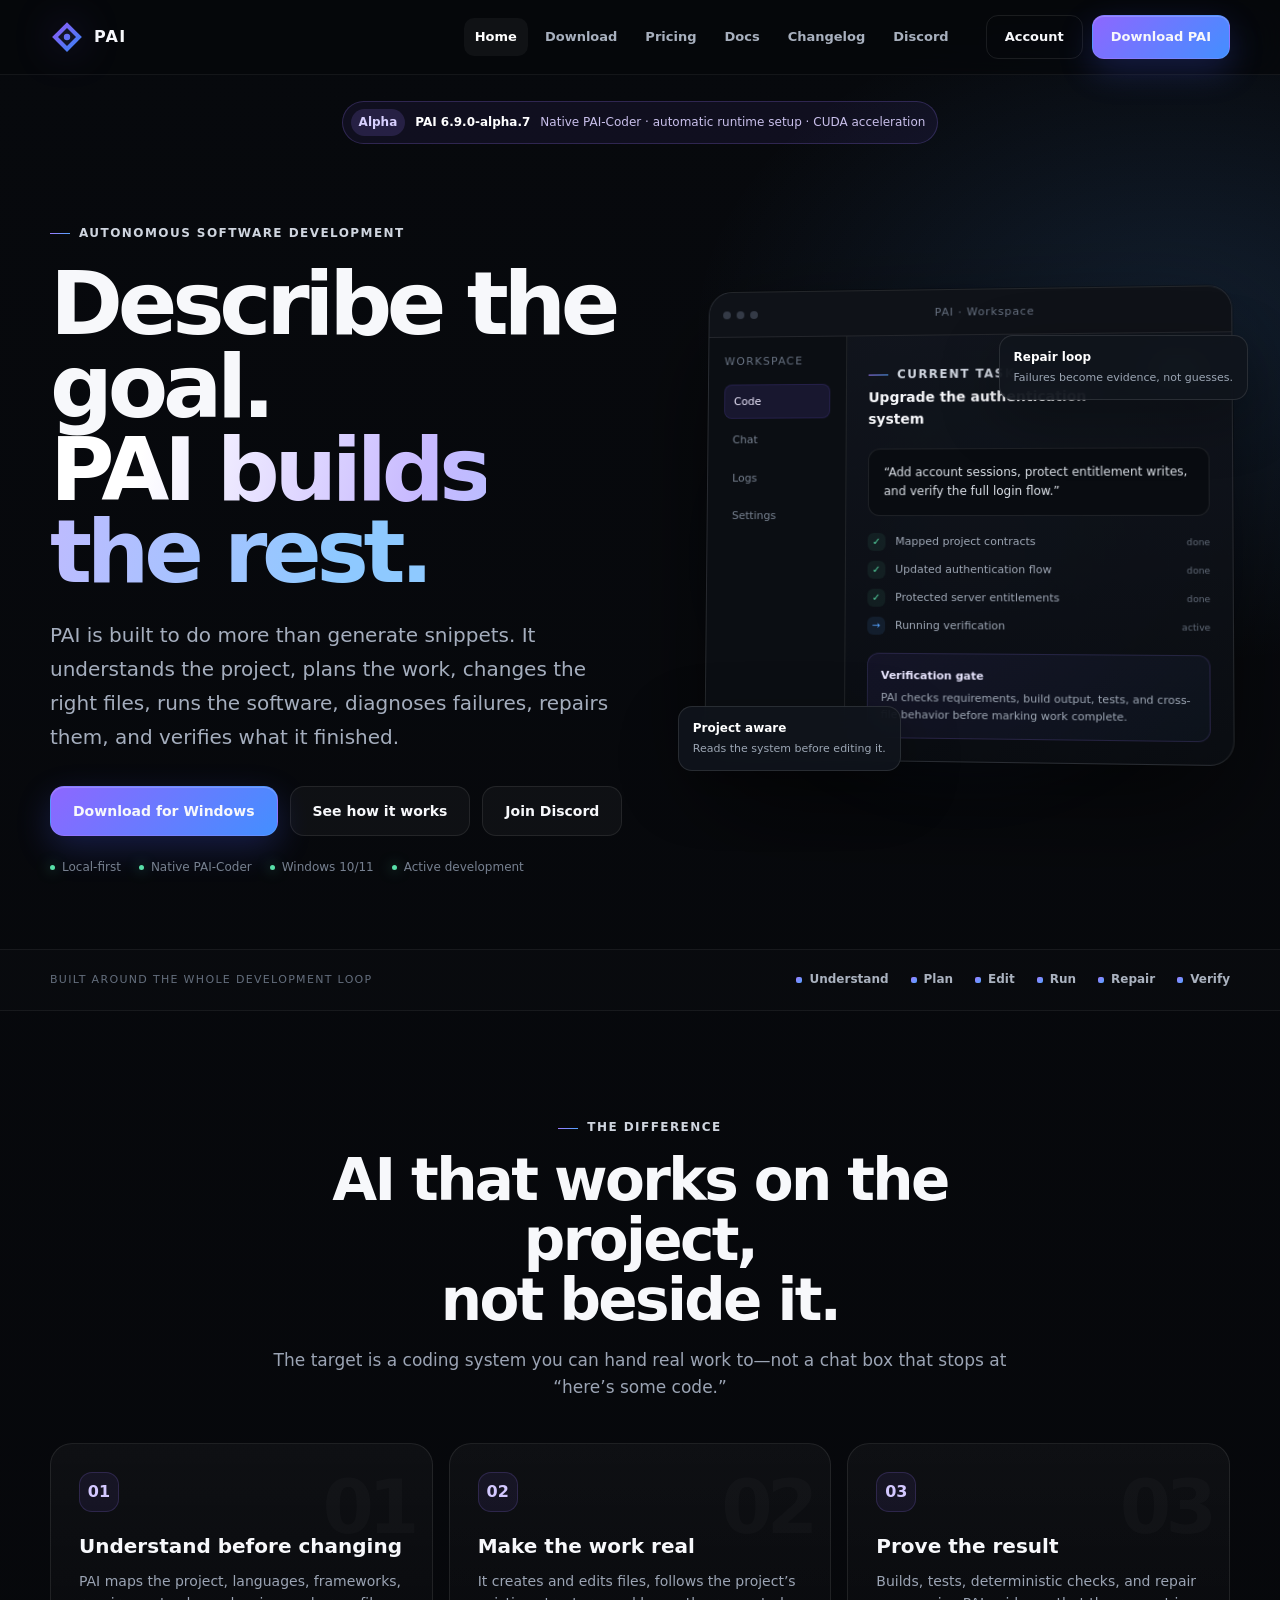
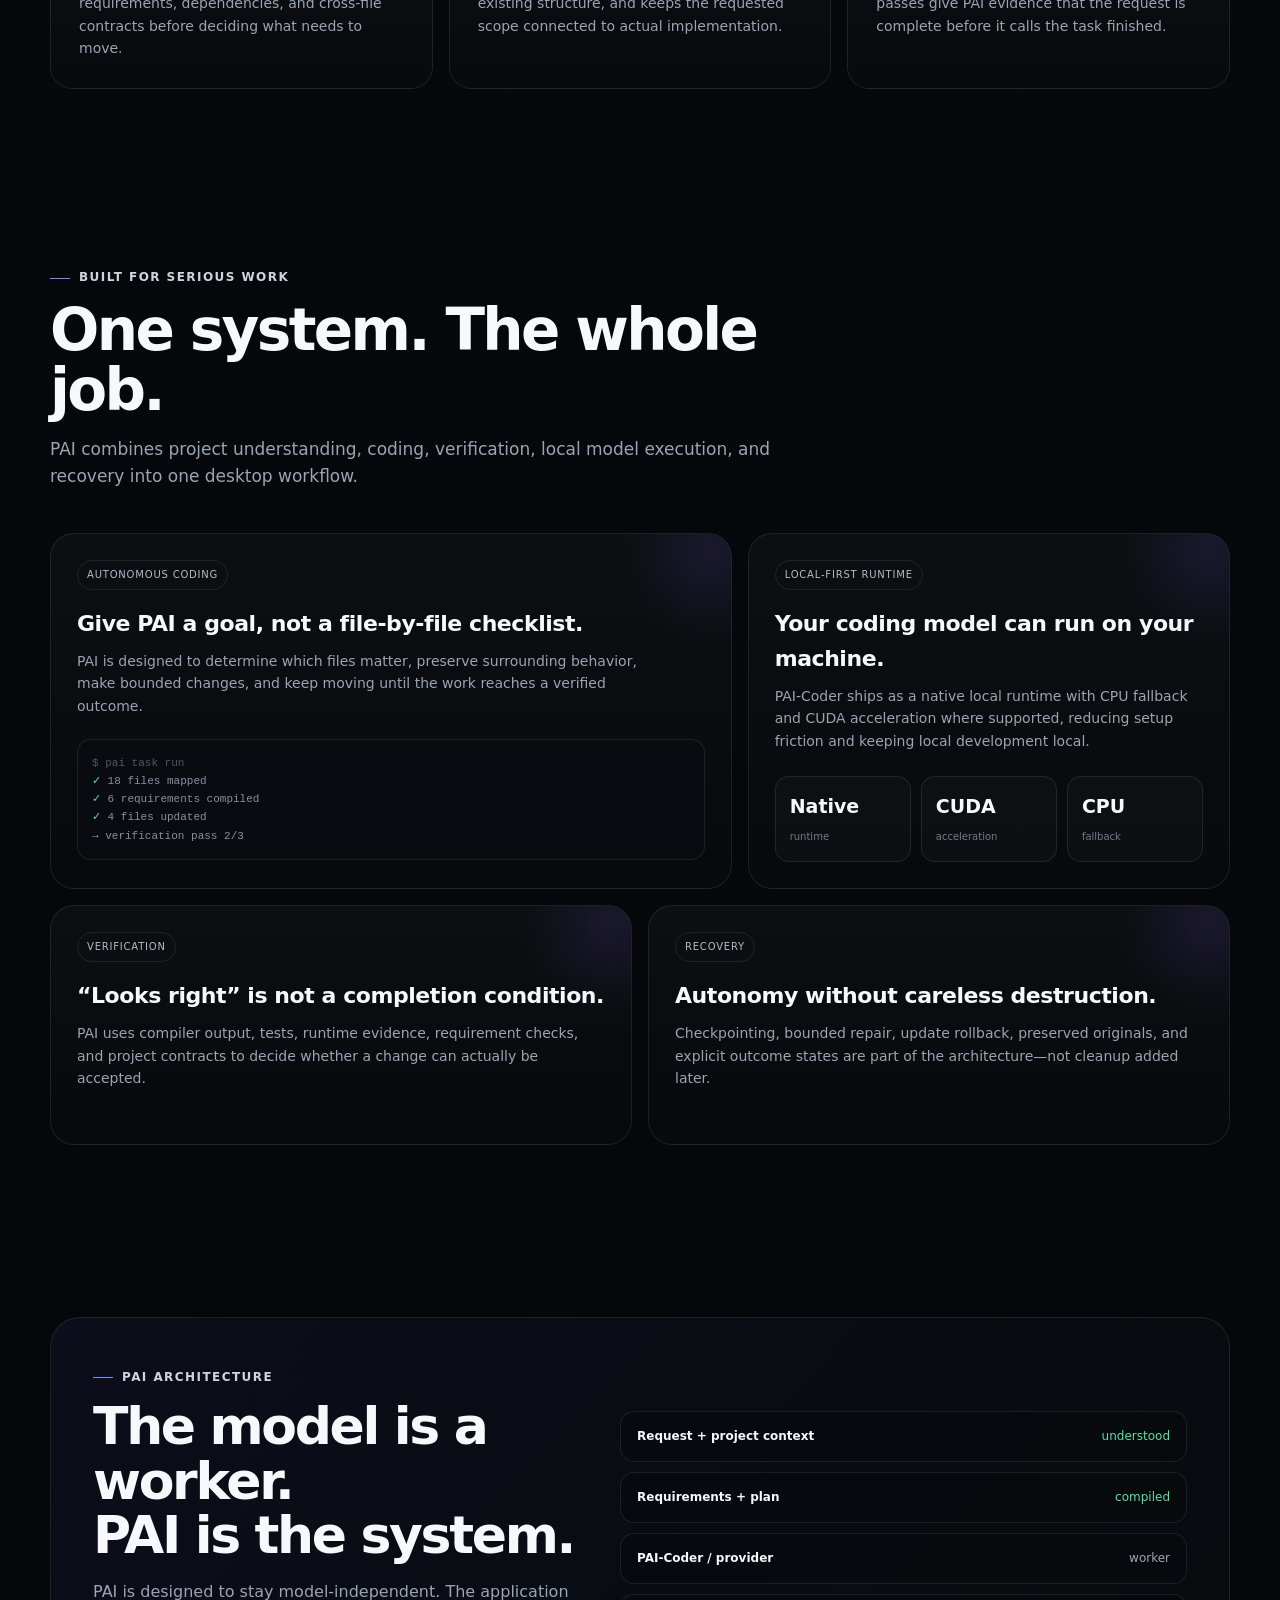
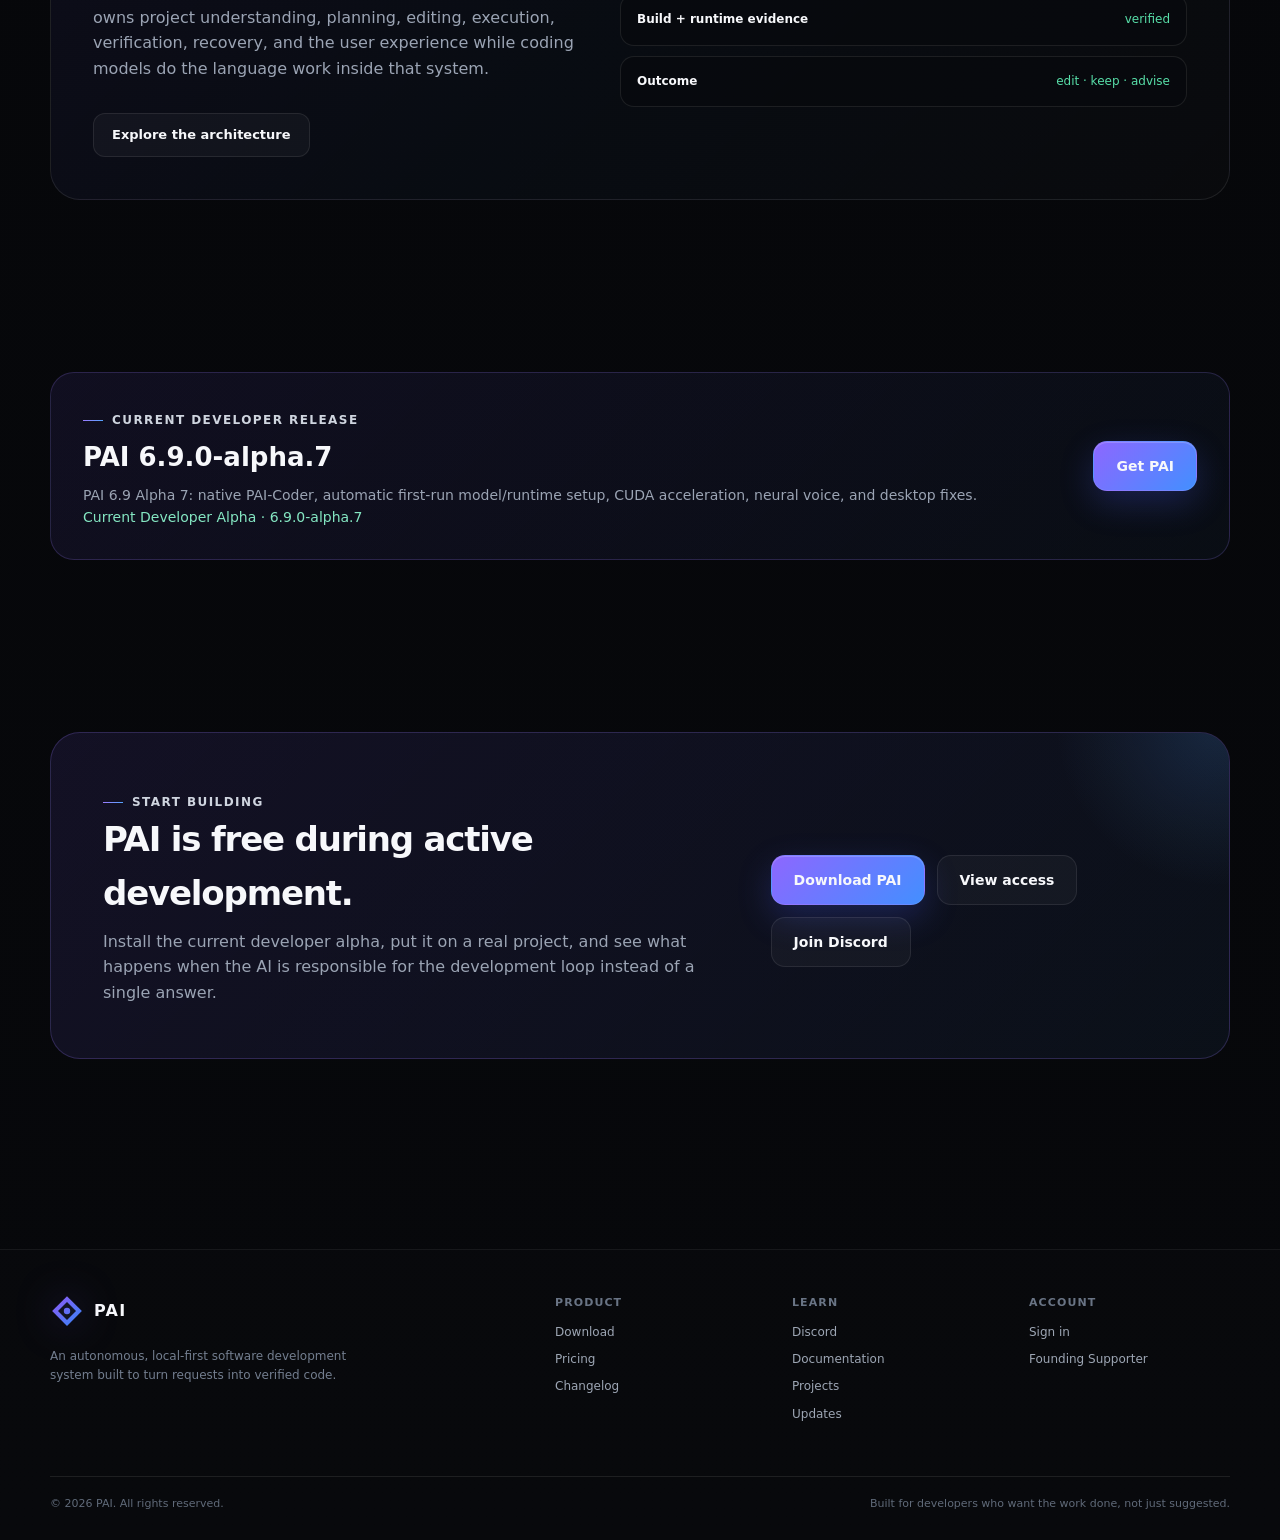
==== commit 633cbb60: "Add official PAI Discord link to index.html" ====
--- a/index.html
+++ b/index.html
@@ -7,6 +7,7 @@
 <a href="pricing.html">Pricing</a>
 <a href="docs.html">Docs</a>
 <a href="changelog.html">Changelog</a>
+<a href="https://discord.gg/caHGyXsV8p" target="_blank" rel="noopener noreferrer">Discord</a>
 </nav>
 <div class="nav-actions"><a class="btn ghost" href="account.html">Account</a><a class="btn primary" href="download.html">Download PAI</a><button class="mobile-toggle" type="button" aria-label="Toggle navigation" aria-controls="site-nav" aria-expanded="false"><span></span><span></span><span></span></button></div>
 </div></div>
@@ -17,7 +18,7 @@
 <span class="kicker">Autonomous software development</span>
 <h1>Describe the goal.<br><span class="gradient-text">PAI builds the rest.</span></h1>
 <p>PAI is built to do more than generate snippets. It understands the project, plans the work, changes the right files, runs the software, diagnoses failures, repairs them, and verifies what it finished.</p>
-<div class="hero-actions"><a class="btn primary large" href="download.html">Download for Windows</a><a class="btn large" href="#how-it-works">See how it works</a></div>
+<div class="hero-actions"><a class="btn primary large" href="download.html">Download for Windows</a><a class="btn large" href="#how-it-works">See how it works</a><a class="btn large" href="https://discord.gg/caHGyXsV8p" target="_blank" rel="noopener noreferrer">Join Discord</a></div>
 <div class="hero-meta"><span>Local-first</span><span>Native PAI-Coder</span><span>Windows 10/11</span><span>Active development</span></div>
 </div>
 <div class="product-stage" data-reveal>
@@ -65,12 +66,12 @@
 
 <section class="section compact"><div class="container"><div class="release-banner" data-reveal><div><span class="kicker">Current developer release</span><h3>PAI <span data-version>6.9.0-alpha.7</span></h3><p data-release-notes>Native PAI-Coder, automatic first-run model/runtime setup, CUDA acceleration, neural voice, and desktop fixes.</p><p class="release-status" data-release-status>Checking current release…</p></div><a class="btn primary large" data-download href="download.html">Get PAI</a></div></div></section>
 
-<section class="section"><div class="container"><div class="cta" data-reveal><div><span class="kicker">Start building</span><h2>PAI is free during active development.</h2><p>Install the current developer alpha, put it on a real project, and see what happens when the AI is responsible for the development loop instead of a single answer.</p></div><div class="hero-actions"><a class="btn primary large" href="download.html">Download PAI</a><a class="btn large" href="pricing.html">View access</a></div></div></div></section>
+<section class="section"><div class="container"><div class="cta" data-reveal><div><span class="kicker">Start building</span><h2>PAI is free during active development.</h2><p>Install the current developer alpha, put it on a real project, and see what happens when the AI is responsible for the development loop instead of a single answer.</p></div><div class="hero-actions"><a class="btn primary large" href="download.html">Download PAI</a><a class="btn large" href="pricing.html">View access</a><a class="btn large" href="https://discord.gg/caHGyXsV8p" target="_blank" rel="noopener noreferrer">Join Discord</a></div></div></div></section>
 </main>
 <footer><div class="container footer">
 <div class="footer-brand"><a class="brand" href="index.html"><img src="assets/img/pai-mark.svg" alt="PAI"><span>PAI</span></a><p>An autonomous, local-first software development system built to turn requests into verified code.</p></div>
 <div class="footer-col"><h4>Product</h4><a href="download.html">Download</a><a href="pricing.html">Pricing</a><a href="changelog.html">Changelog</a></div>
-<div class="footer-col"><h4>Learn</h4><a href="docs.html">Documentation</a><a href="docs.html#projects">Projects</a><a href="docs.html#updates">Updates</a></div>
+<div class="footer-col"><h4>Learn</h4><a href="https://discord.gg/caHGyXsV8p" target="_blank" rel="noopener noreferrer">Discord</a><a href="docs.html">Documentation</a><a href="docs.html#projects">Projects</a><a href="docs.html#updates">Updates</a></div>
 <div class="footer-col"><h4>Account</h4><a href="account.html">Sign in</a><a href="pricing.html">Founding Supporter</a></div>
 </div><div class="container footer-bottom"><span>© <span data-year></span> PAI. All rights reserved.</span><span>Built for developers who want the work done, not just suggested.</span></div></footer>
 <script src="assets/js/site.js"></script></body></html>
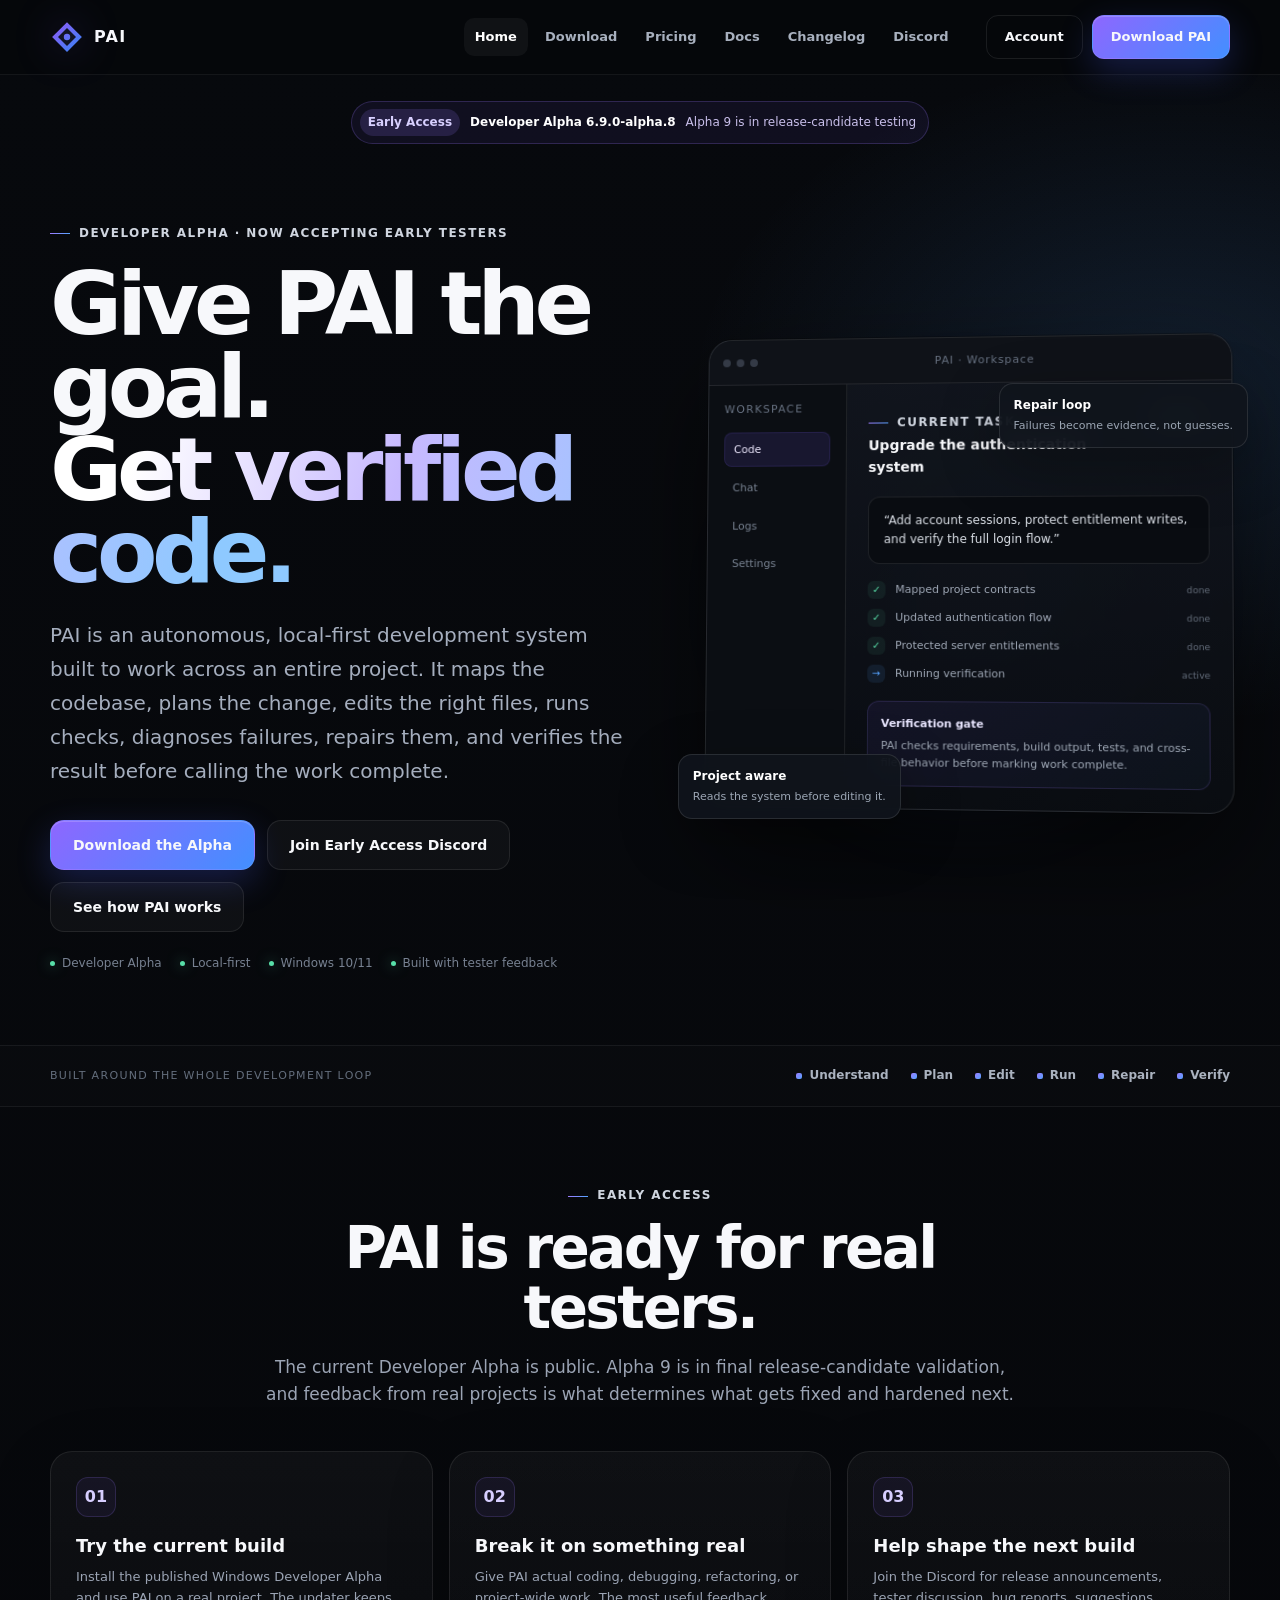
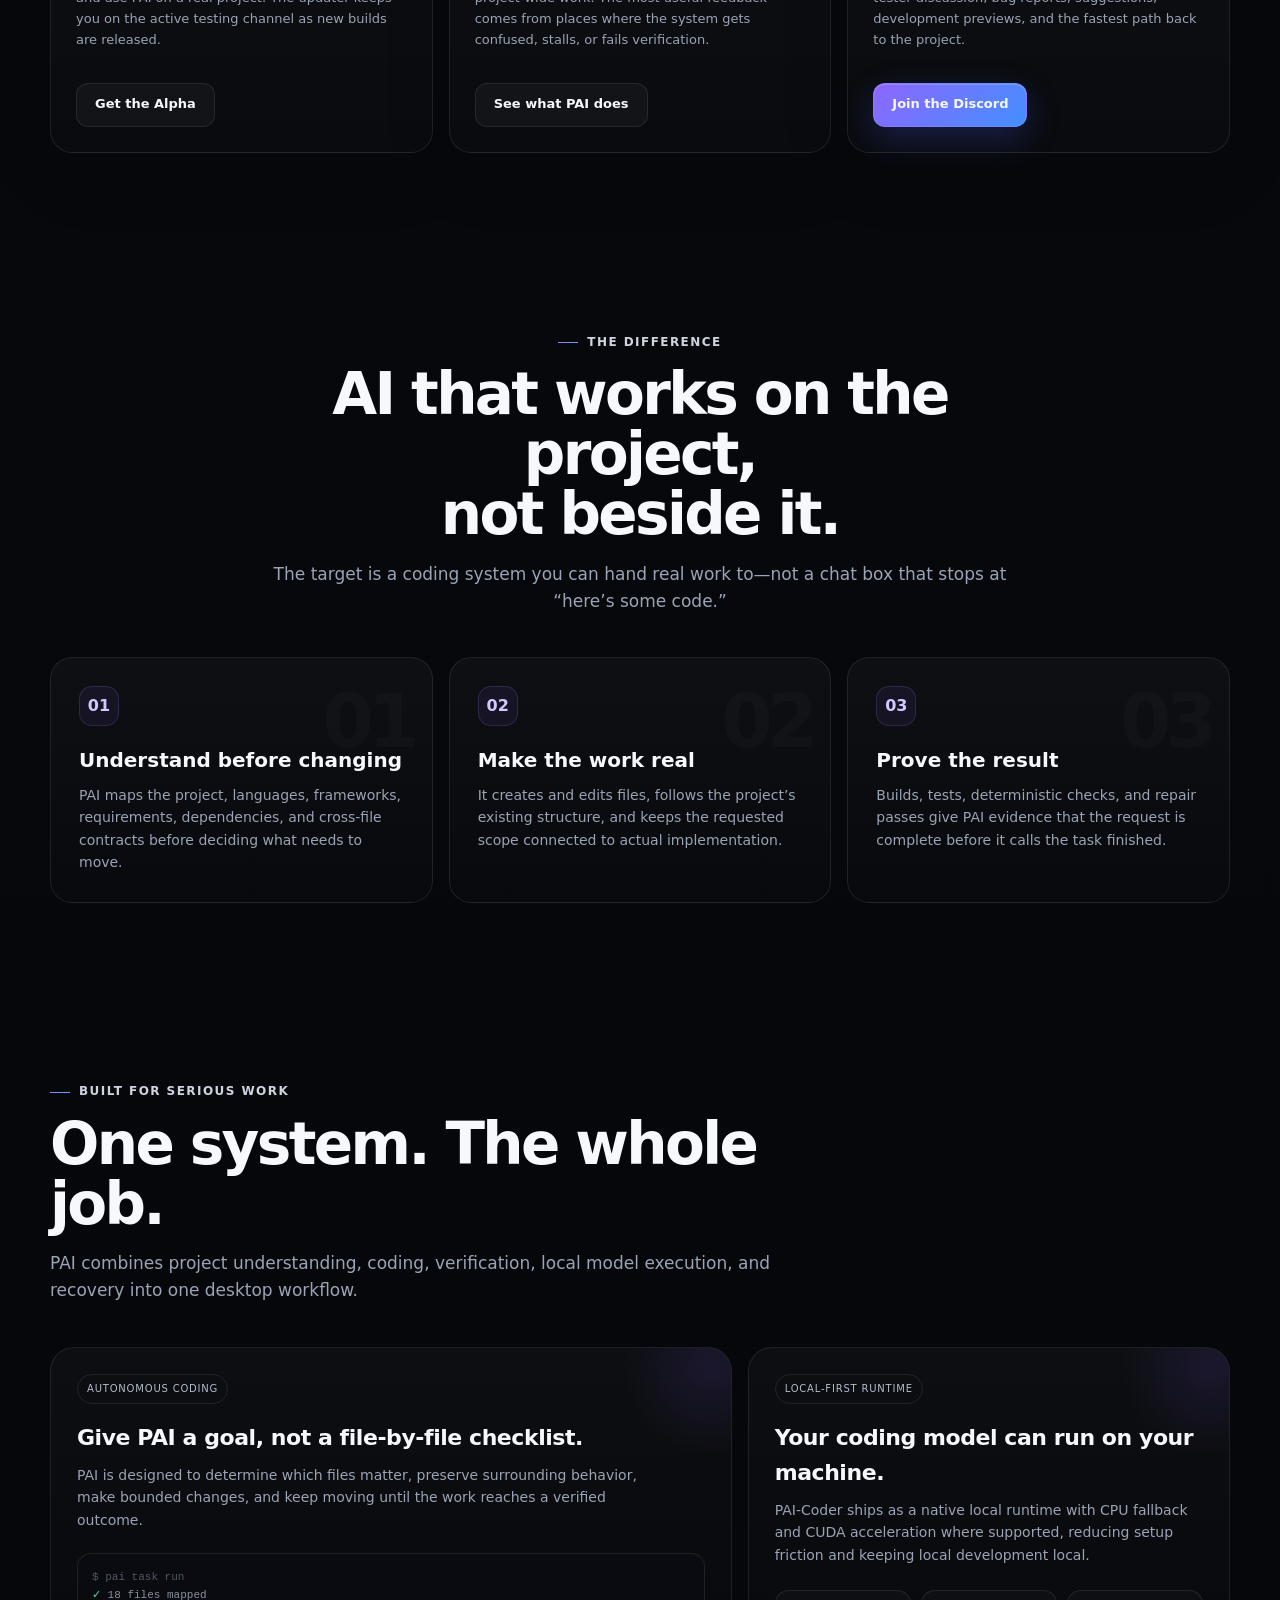
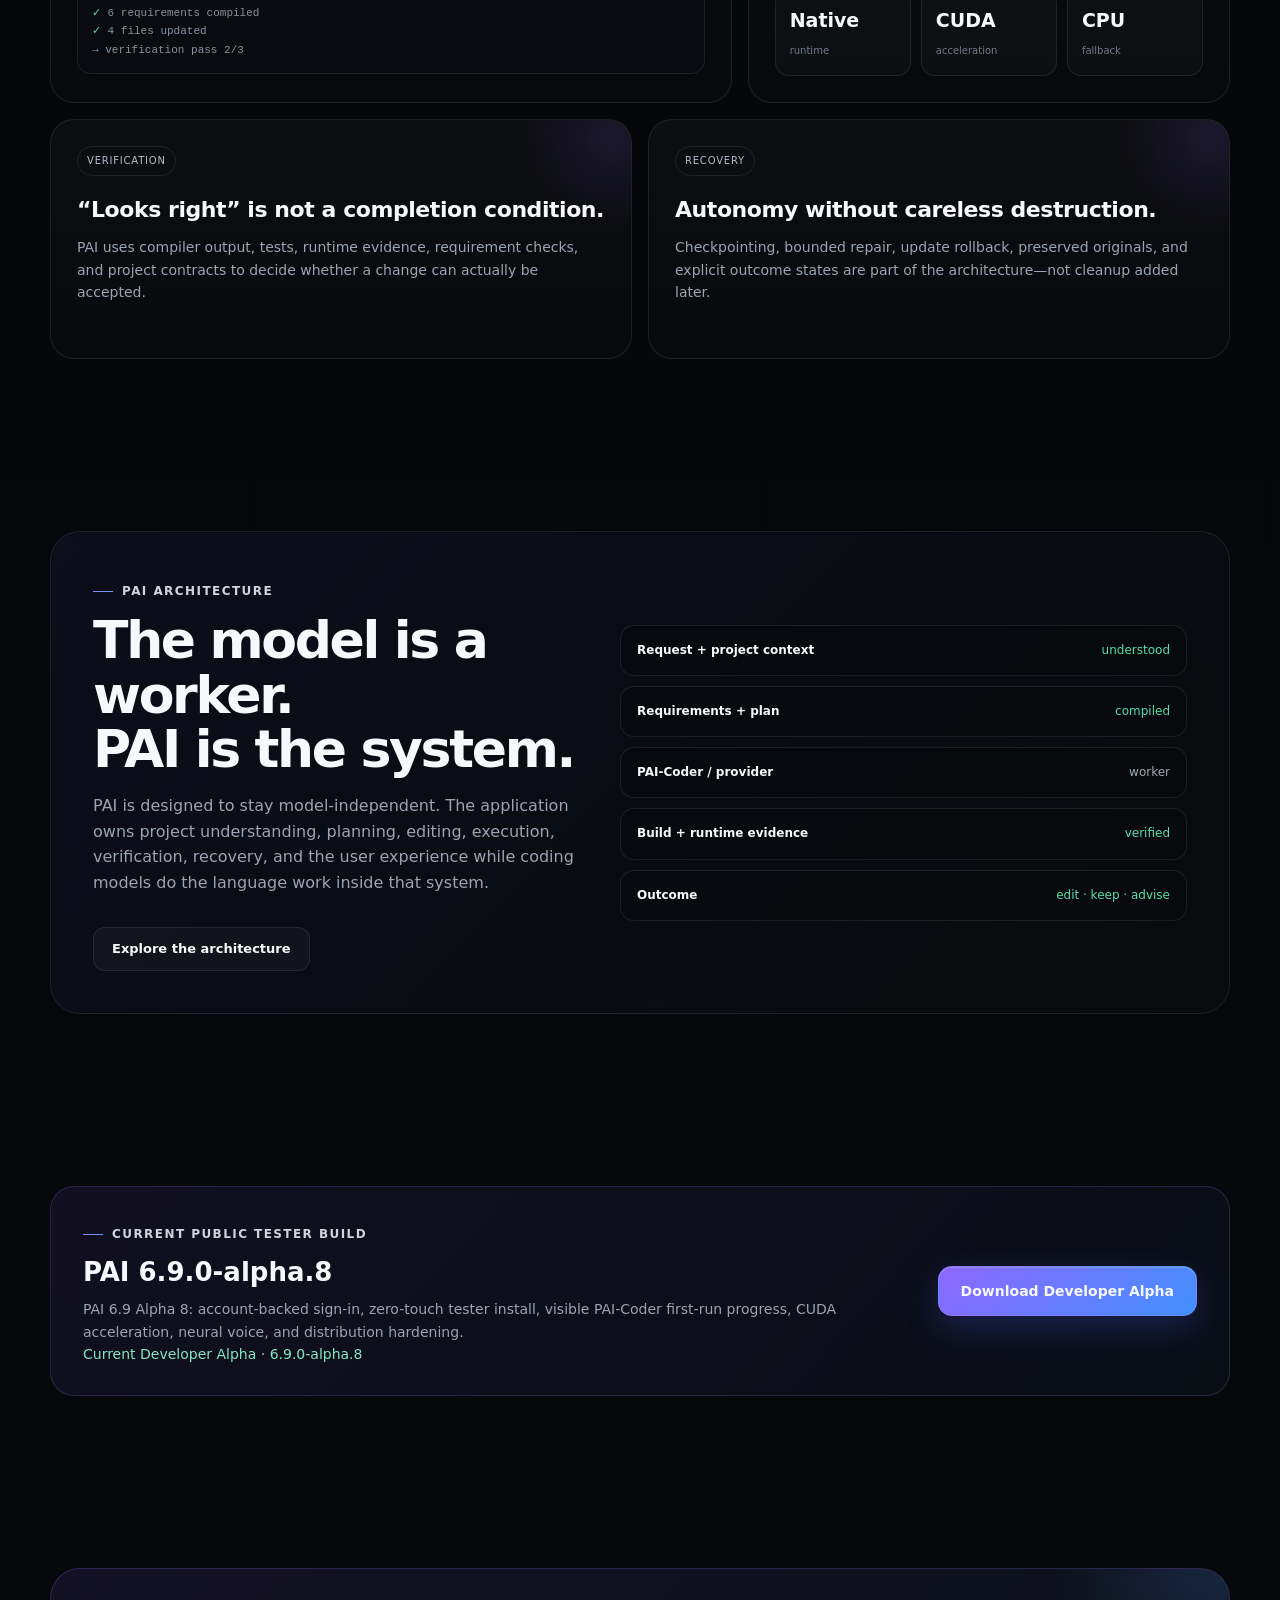
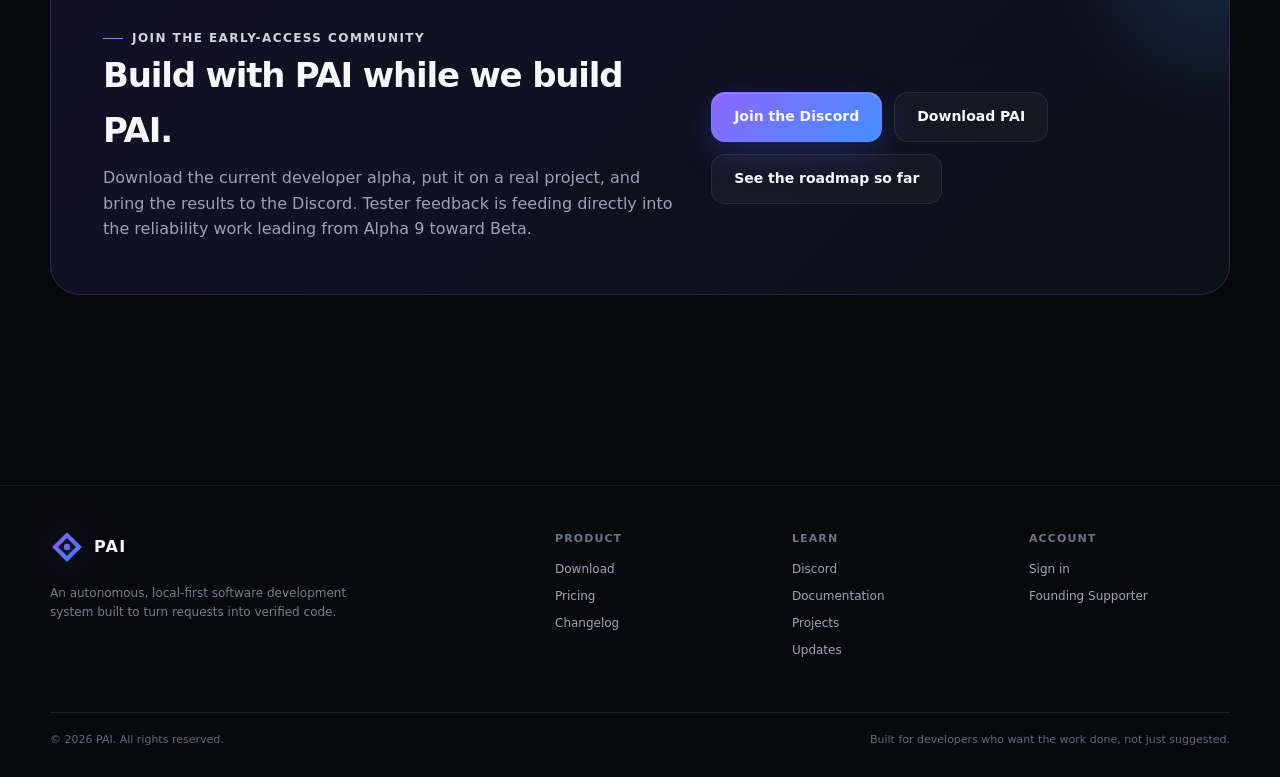
==== commit 3b22981c: "Prepare homepage for PAI early-access promotion" ====
--- a/index.html
+++ b/index.html
@@ -1,4 +1,4 @@
-<!doctype html><html lang="en" data-release-channel="developer"><head><meta charset="utf-8"><meta name="viewport" content="width=device-width,initial-scale=1"><meta name="theme-color" content="#06070a"><title>PAI — Autonomous software development</title><meta name="description" content="PAI is a local-first autonomous software development system that understands projects, writes code, tests, repairs failures, and verifies results."><link rel="icon" href="assets/img/pai-mark.svg"><link rel="stylesheet" href="assets/css/styles.css"></head><body>
+<!doctype html><html lang="en" data-release-channel="developer"><head><meta charset="utf-8"><meta name="viewport" content="width=device-width,initial-scale=1"><meta name="theme-color" content="#06070a"><title>PAI — Autonomous software development for real projects</title><meta name="description" content="PAI is a local-first autonomous development system that understands projects, writes code, tests, repairs failures, and verifies results. Join the developer alpha and help shape what comes next."><link rel="canonical" href="https://paicoding.net/"><meta property="og:title" content="PAI — Autonomous software development"><meta property="og:description" content="Give PAI a development goal. It maps the project, makes the changes, runs verification, repairs failures, and keeps working toward a verified result."><meta property="og:type" content="website"><meta property="og:url" content="https://paicoding.net/"><meta name="twitter:card" content="summary"><meta name="twitter:title" content="PAI — Autonomous software development"><meta name="twitter:description" content="Join the PAI developer alpha and help test an autonomous, local-first coding system built for real projects."><link rel="icon" href="assets/img/pai-mark.svg"><link rel="stylesheet" href="assets/css/styles.css"></head><body>
 <div class="nav-wrap"><div class="container nav">
 <a class="brand" href="index.html"><img src="assets/img/pai-mark.svg" alt="PAI"><span>PAI</span></a>
 <nav class="nav-links" id="site-nav">
@@ -12,14 +12,14 @@
 <div class="nav-actions"><a class="btn ghost" href="account.html">Account</a><a class="btn primary" href="download.html">Download PAI</a><button class="mobile-toggle" type="button" aria-label="Toggle navigation" aria-controls="site-nav" aria-expanded="false"><span></span><span></span><span></span></button></div>
 </div></div>
 <main>
-<div class="announcement"><span class="pill">Alpha</span><strong>PAI <span data-version>6.9</span></strong><span>Native PAI-Coder · automatic runtime setup · CUDA acceleration</span></div>
+<div class="announcement"><span class="pill">Early Access</span><strong>Developer Alpha <span data-version>6.9.0-alpha.8</span></strong><span>Alpha 9 is in release-candidate testing</span></div>
 <section class="hero"><div class="container hero-grid">
 <div class="hero-copy" data-reveal>
-<span class="kicker">Autonomous software development</span>
-<h1>Describe the goal.<br><span class="gradient-text">PAI builds the rest.</span></h1>
-<p>PAI is built to do more than generate snippets. It understands the project, plans the work, changes the right files, runs the software, diagnoses failures, repairs them, and verifies what it finished.</p>
-<div class="hero-actions"><a class="btn primary large" href="download.html">Download for Windows</a><a class="btn large" href="#how-it-works">See how it works</a><a class="btn large" href="https://discord.gg/caHGyXsV8p" target="_blank" rel="noopener noreferrer">Join Discord</a></div>
-<div class="hero-meta"><span>Local-first</span><span>Native PAI-Coder</span><span>Windows 10/11</span><span>Active development</span></div>
+<span class="kicker">Developer alpha · now accepting early testers</span>
+<h1>Give PAI the goal.<br><span class="gradient-text">Get verified code.</span></h1>
+<p>PAI is an autonomous, local-first development system built to work across an entire project. It maps the codebase, plans the change, edits the right files, runs checks, diagnoses failures, repairs them, and verifies the result before calling the work complete.</p>
+<div class="hero-actions"><a class="btn primary large" href="download.html">Download the Alpha</a><a class="btn large" href="https://discord.gg/caHGyXsV8p" target="_blank" rel="noopener noreferrer">Join Early Access Discord</a><a class="btn large" href="#how-it-works">See how PAI works</a></div>
+<div class="hero-meta"><span>Developer Alpha</span><span>Local-first</span><span>Windows 10/11</span><span>Built with tester feedback</span></div>
 </div>
 <div class="product-stage" data-reveal>
 <div class="app-window">
@@ -41,6 +41,14 @@
 </div></section>
 
 <div class="logo-strip"><div class="container logo-strip-inner"><span class="logo-strip-label">Built around the whole development loop</span><div class="signal-list"><span>Understand</span><span>Plan</span><span>Edit</span><span>Run</span><span>Repair</span><span>Verify</span></div></div></div>
+
+<section class="section compact"><div class="container">
+<div class="section-head centered" data-reveal><span class="kicker">Early access</span><h2>PAI is ready for real testers.</h2><p>The current Developer Alpha is public. Alpha 9 is in final release-candidate validation, and feedback from real projects is what determines what gets fixed and hardened next.</p></div>
+<div class="grid-3">
+<article class="card" data-reveal><div class="icon">01</div><h3>Try the current build</h3><p>Install the published Windows Developer Alpha and use PAI on a real project. The updater keeps you on the active testing channel as new builds are released.</p><div class="hero-actions"><a class="btn" href="download.html">Get the Alpha</a></div></article>
+<article class="card" data-reveal><div class="icon">02</div><h3>Break it on something real</h3><p>Give PAI actual coding, debugging, refactoring, or project-wide work. The most useful feedback comes from places where the system gets confused, stalls, or fails verification.</p><div class="hero-actions"><a class="btn" href="docs.html">See what PAI does</a></div></article>
+<article class="card" data-reveal><div class="icon">03</div><h3>Help shape the next build</h3><p>Join the Discord for release announcements, tester discussion, bug reports, suggestions, development previews, and the fastest path back to the project.</p><div class="hero-actions"><a class="btn primary" href="https://discord.gg/caHGyXsV8p" target="_blank" rel="noopener noreferrer">Join the Discord</a></div></article>
+</div></div></section>
 
 <section class="section" id="how-it-works"><div class="container">
 <div class="section-head centered" data-reveal><span class="kicker">The difference</span><h2>AI that works on the project,<br>not beside it.</h2><p>The target is a coding system you can hand real work to—not a chat box that stops at “here’s some code.”</p></div>
@@ -64,9 +72,9 @@
 <div class="stack"><div class="stack-row"><strong>Request + project context</strong><span class="state">understood</span></div><div class="stack-row"><strong>Requirements + plan</strong><span class="state">compiled</span></div><div class="stack-row"><strong>PAI-Coder / provider</strong><span>worker</span></div><div class="stack-row"><strong>Build + runtime evidence</strong><span class="state">verified</span></div><div class="stack-row"><strong>Outcome</strong><span class="state">edit · keep · advise</span></div></div>
 </div></div></section>
 
-<section class="section compact"><div class="container"><div class="release-banner" data-reveal><div><span class="kicker">Current developer release</span><h3>PAI <span data-version>6.9.0-alpha.7</span></h3><p data-release-notes>Native PAI-Coder, automatic first-run model/runtime setup, CUDA acceleration, neural voice, and desktop fixes.</p><p class="release-status" data-release-status>Checking current release…</p></div><a class="btn primary large" data-download href="download.html">Get PAI</a></div></div></section>
+<section class="section compact"><div class="container"><div class="release-banner" data-reveal><div><span class="kicker">Current public tester build</span><h3>PAI <span data-version>6.9.0-alpha.8</span></h3><p data-release-notes>Account-backed sign-in, zero-touch tester install, visible PAI-Coder first-run progress, CUDA acceleration, neural voice, and distribution hardening.</p><p class="release-status" data-release-status>Checking current release…</p></div><a class="btn primary large" data-download href="download.html">Download Developer Alpha</a></div></div></section>
 
-<section class="section"><div class="container"><div class="cta" data-reveal><div><span class="kicker">Start building</span><h2>PAI is free during active development.</h2><p>Install the current developer alpha, put it on a real project, and see what happens when the AI is responsible for the development loop instead of a single answer.</p></div><div class="hero-actions"><a class="btn primary large" href="download.html">Download PAI</a><a class="btn large" href="pricing.html">View access</a><a class="btn large" href="https://discord.gg/caHGyXsV8p" target="_blank" rel="noopener noreferrer">Join Discord</a></div></div></div></section>
+<section class="section"><div class="container"><div class="cta" data-reveal><div><span class="kicker">Join the early-access community</span><h2>Build with PAI while we build PAI.</h2><p>Download the current developer alpha, put it on a real project, and bring the results to the Discord. Tester feedback is feeding directly into the reliability work leading from Alpha 9 toward Beta.</p></div><div class="hero-actions"><a class="btn primary large" href="https://discord.gg/caHGyXsV8p" target="_blank" rel="noopener noreferrer">Join the Discord</a><a class="btn large" href="download.html">Download PAI</a><a class="btn large" href="changelog.html">See the roadmap so far</a></div></div></div></section>
 </main>
 <footer><div class="container footer">
 <div class="footer-brand"><a class="brand" href="index.html"><img src="assets/img/pai-mark.svg" alt="PAI"><span>PAI</span></a><p>An autonomous, local-first software development system built to turn requests into verified code.</p></div>
